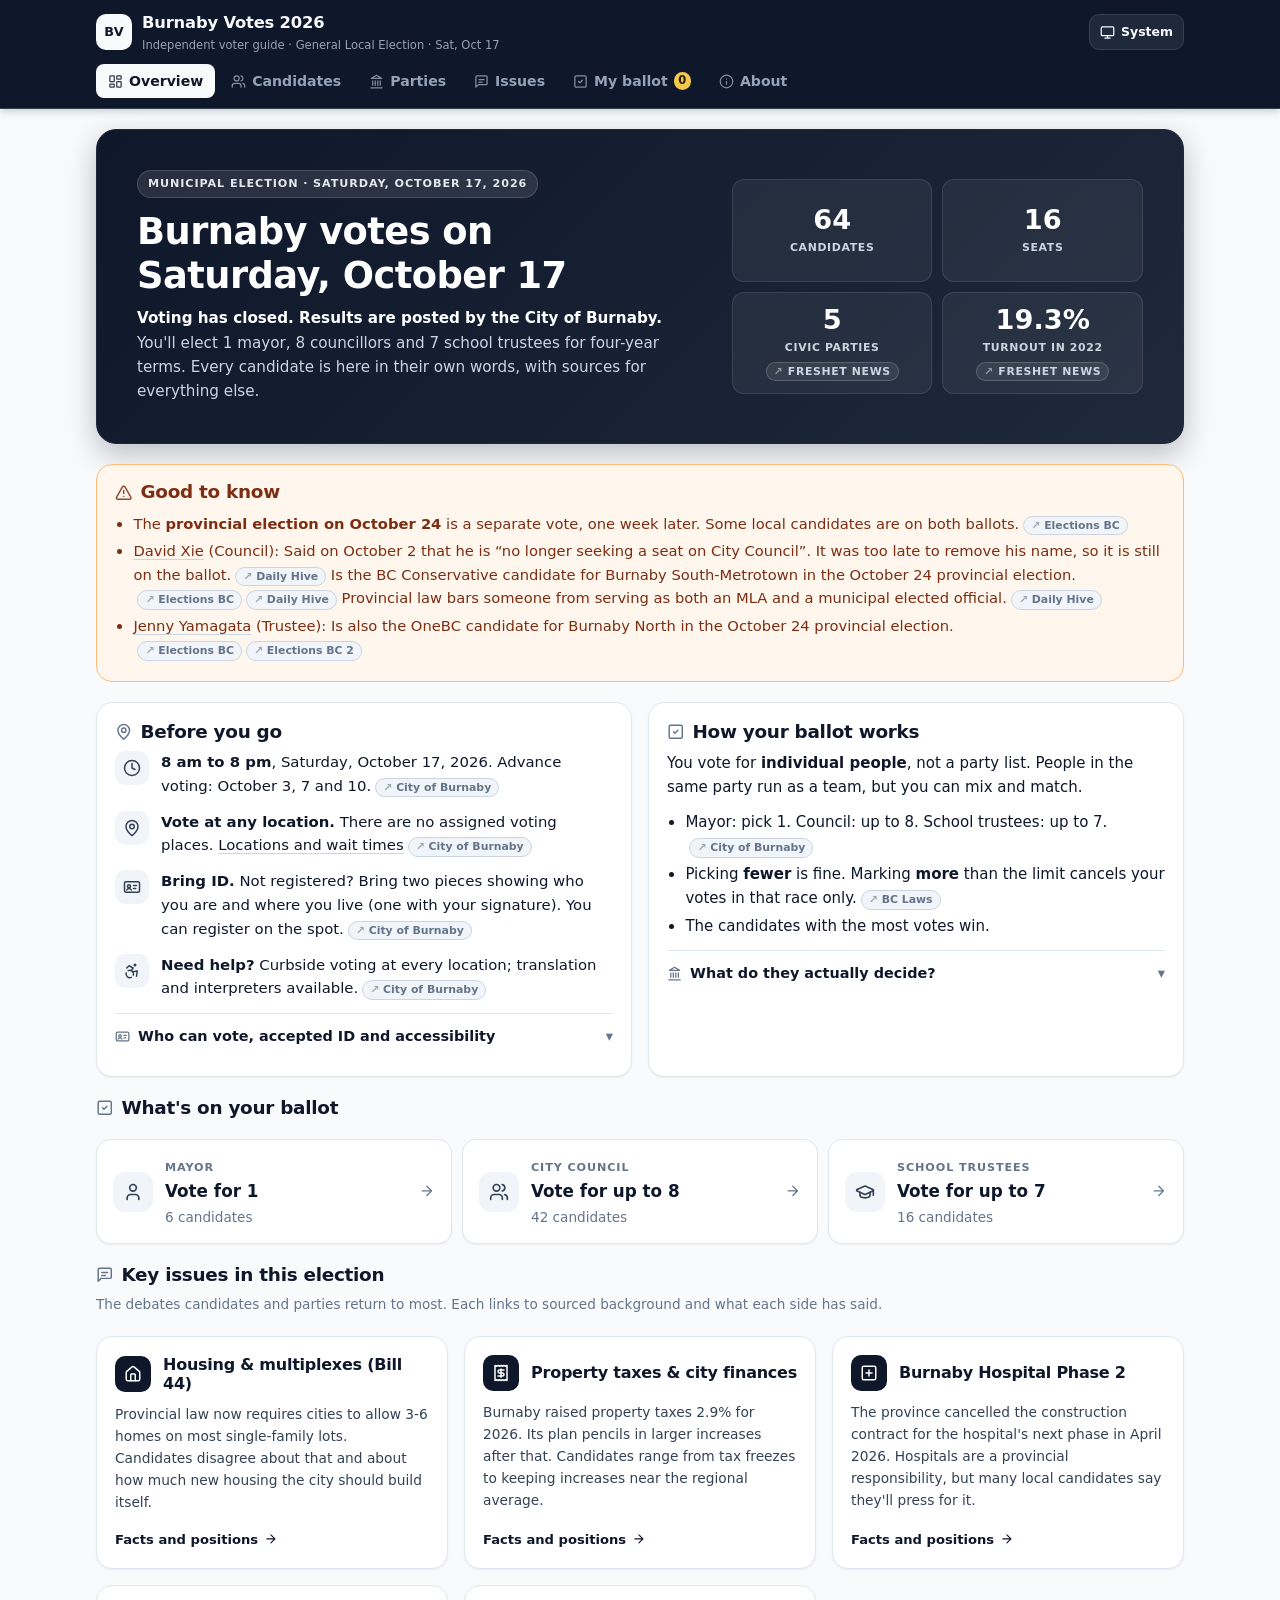
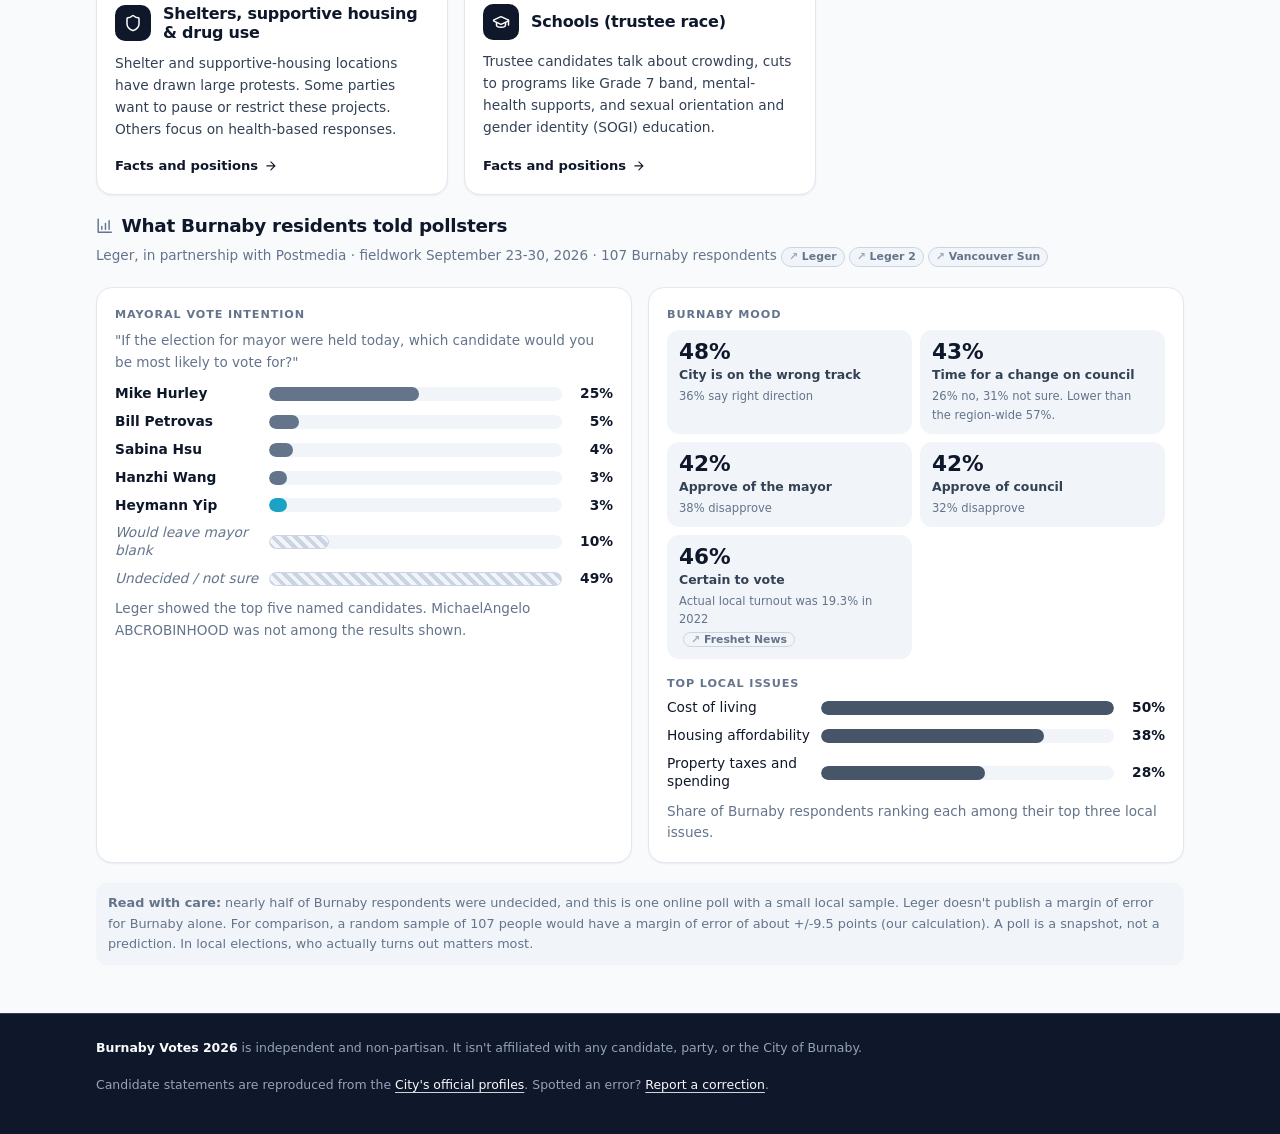
==== index.html @ 23e47e12 "Add neutral line icons throughout Inline SVG sprite (Lucide-style) used for tabs, theme switch, voti" ====
<!doctype html>
<html lang="en">
<head>
  <meta charset="utf-8">
  <meta name="viewport" content="width=device-width, initial-scale=1, viewport-fit=cover">
  <title>Burnaby Votes 2026 - Voter Guide</title>
  <meta name="description" content="A plain-language, sourced guide to all 64 candidates in Burnaby's October 17, 2026 local election: mayor, council and school trustees.">
  <meta name="theme-color" content="#0f172a">
  <link rel="icon" href="data:image/svg+xml,<svg xmlns='http://www.w3.org/2000/svg' viewBox='0 0 100 100'><rect width='100' height='100' rx='22' fill='%230f172a'/><text x='50' y='66' font-family='Arial,sans-serif' font-size='44' font-weight='700' fill='white' text-anchor='middle'>BV</text></svg>">
  <link rel="stylesheet" href="assets/css/style.css">
  <script>
    // Apply a saved theme before first paint to avoid a flash.
    try { var t = localStorage.getItem("bv26-theme"); if (t) document.documentElement.dataset.theme = t; } catch (e) {}
  </script>
</head>
<body>
  <!-- Line icons (Lucide-style, ISC licence). Used via <svg><use href="#i-name"/></svg>. -->
  <svg xmlns="http://www.w3.org/2000/svg" style="display:none">
    <symbol id="i-overview" viewBox="0 0 24 24"><rect x="3" y="3" width="7" height="9" rx="1"/><rect x="14" y="3" width="7" height="5" rx="1"/><rect x="14" y="12" width="7" height="9" rx="1"/><rect x="3" y="16" width="7" height="5" rx="1"/></symbol>
    <symbol id="i-users" viewBox="0 0 24 24"><path d="M16 21v-2a4 4 0 0 0-4-4H6a4 4 0 0 0-4 4v2"/><circle cx="9" cy="7" r="4"/><path d="M22 21v-2a4 4 0 0 0-3-3.87"/><path d="M16 3.13a4 4 0 0 1 0 7.75"/></symbol>
    <symbol id="i-user" viewBox="0 0 24 24"><path d="M19 21v-2a4 4 0 0 0-4-4H9a4 4 0 0 0-4 4v2"/><circle cx="12" cy="7" r="4"/></symbol>
    <symbol id="i-landmark" viewBox="0 0 24 24"><path d="M3 22h18"/><path d="M6 18v-7"/><path d="M10 18v-7"/><path d="M14 18v-7"/><path d="M18 18v-7"/><path d="M12 2 20 7H4z"/></symbol>
    <symbol id="i-message" viewBox="0 0 24 24"><path d="M21 15a2 2 0 0 1-2 2H7l-4 4V5a2 2 0 0 1 2-2h14a2 2 0 0 1 2 2z"/><path d="M8 9h8"/><path d="M8 13h5"/></symbol>
    <symbol id="i-ballot" viewBox="0 0 24 24"><rect x="3" y="3" width="18" height="18" rx="2"/><path d="m9 12 2 2 4-4"/></symbol>
    <symbol id="i-info" viewBox="0 0 24 24"><circle cx="12" cy="12" r="10"/><path d="M12 16v-4"/><path d="M12 8h.01"/></symbol>
    <symbol id="i-sun" viewBox="0 0 24 24"><circle cx="12" cy="12" r="4"/><path d="M12 2v2M12 20v2M4.93 4.93l1.41 1.41M17.66 17.66l1.41 1.41M2 12h2M20 12h2M6.34 17.66l-1.41 1.41M19.07 4.93l-1.41 1.41"/></symbol>
    <symbol id="i-moon" viewBox="0 0 24 24"><path d="M12 3a6 6 0 0 0 9 9 9 9 0 1 1-9-9Z"/></symbol>
    <symbol id="i-monitor" viewBox="0 0 24 24"><rect x="2" y="3" width="20" height="14" rx="2"/><path d="M8 21h8M12 17v4"/></symbol>
    <symbol id="i-clock" viewBox="0 0 24 24"><circle cx="12" cy="12" r="10"/><path d="M12 6v6l4 2"/></symbol>
    <symbol id="i-pin" viewBox="0 0 24 24"><path d="M20 10c0 5-5.54 10.19-7.4 11.8a1 1 0 0 1-1.2 0C9.54 20.19 4 15 4 10a8 8 0 0 1 16 0"/><circle cx="12" cy="10" r="3"/></symbol>
    <symbol id="i-id" viewBox="0 0 24 24"><rect x="2" y="5" width="20" height="14" rx="2"/><circle cx="8" cy="11" r="2"/><path d="M5 16c.6-1.2 1.7-2 3-2s2.4.8 3 2"/><path d="M14 10h4M14 14h3"/></symbol>
    <symbol id="i-access" viewBox="0 0 24 24"><circle cx="16" cy="4" r="1"/><path d="m18 19 1-7-6 1"/><path d="m5 8 3-3 5.5 3-2.36 3.5"/><path d="M4.24 14.5a5 5 0 0 0 6.88 6"/><path d="M13.76 17.5a5 5 0 0 0-6.88-6"/></symbol>
    <symbol id="i-alert" viewBox="0 0 24 24"><path d="m21.73 18-8-14a2 2 0 0 0-3.48 0l-8 14A2 2 0 0 0 4 21h16a2 2 0 0 0 1.73-3"/><path d="M12 9v4M12 17h.01"/></symbol>
    <symbol id="i-chart" viewBox="0 0 24 24"><path d="M3 3v18h18"/><path d="M8 17v-4M13 17V9M18 17V5"/></symbol>
    <symbol id="i-search" viewBox="0 0 24 24"><circle cx="11" cy="11" r="8"/><path d="m21 21-4.3-4.3"/></symbol>
    <symbol id="i-star" viewBox="0 0 24 24"><path d="M12 2 15.09 8.26 22 9.27 17 14.14 18.18 21.02 12 17.77 5.82 21.02 7 14.14 2 9.27 8.91 8.26z"/></symbol>
    <symbol id="i-check" viewBox="0 0 24 24"><path d="M20 6 9 17l-5-5"/></symbol>
    <symbol id="i-x" viewBox="0 0 24 24"><path d="M18 6 6 18M6 6l12 12"/></symbol>
    <symbol id="i-news" viewBox="0 0 24 24"><path d="M4 22h16a2 2 0 0 0 2-2V4a2 2 0 0 0-2-2H8a2 2 0 0 0-2 2v16a2 2 0 0 1-4 0v-9c0-1.1.9-2 2-2h2"/><path d="M18 14h-8M15 18h-5"/><rect x="10" y="6" width="8" height="4"/></symbol>
    <symbol id="i-target" viewBox="0 0 24 24"><circle cx="12" cy="12" r="10"/><circle cx="12" cy="12" r="6"/><circle cx="12" cy="12" r="2"/></symbol>
    <symbol id="i-scale" viewBox="0 0 24 24"><path d="m16 16 3-8 3 8c-.87.65-1.92 1-3 1s-2.13-.35-3-1Z"/><path d="m2 16 3-8 3 8c-.87.65-1.92 1-3 1s-2.13-.35-3-1Z"/><path d="M7 21h10M12 3v18"/><path d="M3 7h2c2 0 5-1 7-2 2 1 5 2 7 2h2"/></symbol>
    <symbol id="i-file" viewBox="0 0 24 24"><path d="M15 2H6a2 2 0 0 0-2 2v16a2 2 0 0 0 2 2h12a2 2 0 0 0 2-2V7Z"/><path d="M14 2v4a2 2 0 0 0 2 2h4"/><path d="M16 13H8M16 17H8M10 9H8"/></symbol>
    <symbol id="i-link" viewBox="0 0 24 24"><path d="M10 13a5 5 0 0 0 7.54.54l3-3a5 5 0 0 0-7.07-7.07l-1.72 1.71"/><path d="M14 11a5 5 0 0 0-7.54-.54l-3 3a5 5 0 0 0 7.07 7.07l1.71-1.71"/></symbol>
    <symbol id="i-globe" viewBox="0 0 24 24"><circle cx="12" cy="12" r="10"/><path d="M12 2a14.5 14.5 0 0 0 0 20 14.5 14.5 0 0 0 0-20M2 12h20"/></symbol>
    <symbol id="i-copy" viewBox="0 0 24 24"><rect x="8" y="8" width="14" height="14" rx="2"/><path d="M4 16c-1.1 0-2-.9-2-2V4c0-1.1.9-2 2-2h10c1.1 0 2 .9 2 2"/></symbol>
    <symbol id="i-print" viewBox="0 0 24 24"><path d="M6 9V2h12v7"/><path d="M6 18H4a2 2 0 0 1-2-2v-5a2 2 0 0 1 2-2h16a2 2 0 0 1 2 2v5a2 2 0 0 1-2 2h-2"/><rect x="6" y="14" width="12" height="8"/></symbol>
    <symbol id="i-trash" viewBox="0 0 24 24"><path d="M3 6h18M19 6v14c0 1-1 2-2 2H7c-1 0-2-1-2-2V6M8 6V4c0-1 1-2 2-2h4c1 0 2 1 2 2v2"/></symbol>
    <symbol id="i-home" viewBox="0 0 24 24"><path d="M15 21v-8a1 1 0 0 0-1-1h-4a1 1 0 0 0-1 1v8"/><path d="M3 10a2 2 0 0 1 .71-1.53l7-6a2 2 0 0 1 2.58 0l7 6A2 2 0 0 1 21 10v9a2 2 0 0 1-2 2H5a2 2 0 0 1-2-2z"/></symbol>
    <symbol id="i-receipt" viewBox="0 0 24 24"><path d="M4 2v20l2-1 2 1 2-1 2 1 2-1 2 1 2-1 2 1V2l-2 1-2-1-2 1-2-1-2 1-2-1-2 1Z"/><path d="M16 8h-6a2 2 0 1 0 0 4h4a2 2 0 1 1 0 4H8M12 17.5v-11"/></symbol>
    <symbol id="i-hospital" viewBox="0 0 24 24"><rect x="3" y="3" width="18" height="18" rx="2"/><path d="M12 8v8M8 12h8"/></symbol>
    <symbol id="i-shield" viewBox="0 0 24 24"><path d="M20 13c0 5-3.5 7.5-7.66 8.95a1 1 0 0 1-.67-.01C7.5 20.5 4 18 4 13V6a1 1 0 0 1 1-1c2 0 4.5-1.2 6.24-2.72a1.17 1.17 0 0 1 1.52 0C14.51 3.81 17 5 19 5a1 1 0 0 1 1 1z"/></symbol>
    <symbol id="i-school" viewBox="0 0 24 24"><path d="M21.42 10.92a1 1 0 0 0-.02-1.84L12.83 5.18a2 2 0 0 0-1.66 0L2.6 9.08a1 1 0 0 0 0 1.83l8.57 3.91a2 2 0 0 0 1.66 0z"/><path d="M22 10v6M6 12.5V16a6 3 0 0 0 12 0v-3.5"/></symbol>
    <symbol id="i-arrow" viewBox="0 0 24 24"><path d="M5 12h14M12 5l7 7-7 7"/></symbol>
  </svg>
  <a class="skip" href="#main">Skip to content</a>

  <header class="top">
    <div class="top-inner">
      <a class="brand" href="#start">
        <span class="brand-mark" aria-hidden="true">BV</span>
        <span>
          <span class="brand-name">Burnaby Votes 2026</span>
          <span class="brand-sub">Independent voter guide · General Local Election · Sat, Oct 17</span>
        </span>
      </a>
      <div class="top-actions">
        <button class="theme-btn" id="theme-btn" type="button" aria-label="Switch colour theme">
          <svg class="i" aria-hidden="true"><use id="theme-icon" href="#i-monitor"/></svg><span class="lbl" id="theme-label">System</span>
        </button>
      </div>
    </div>
    <div class="tabs-wrap">
      <nav class="tabs" aria-label="Sections">
        <a href="#start" data-tab="start"><svg class="i" aria-hidden="true"><use href="#i-overview"/></svg>Overview</a>
        <a href="#candidates" data-tab="candidates"><svg class="i" aria-hidden="true"><use href="#i-users"/></svg>Candidates</a>
        <a href="#parties" data-tab="parties"><svg class="i" aria-hidden="true"><use href="#i-landmark"/></svg>Parties</a>
        <a href="#issues" data-tab="issues"><svg class="i" aria-hidden="true"><use href="#i-message"/></svg>Issues</a>
        <a href="#picks" data-tab="picks"><svg class="i" aria-hidden="true"><use href="#i-ballot"/></svg>My ballot <span class="pill" id="picks-count" hidden>0</span></a>
        <a href="#about" data-tab="about"><svg class="i" aria-hidden="true"><use href="#i-info"/></svg>About</a>
      </nav>
      <button type="button" class="scroll-cue cue-right" tabindex="-1" aria-hidden="true">›</button>
    </div>
  </header>

  <main id="main" tabindex="-1">
    <!-- Each section is filled in by assets/js/app.js -->
    <section id="view-start" data-view="start"></section>
    <section id="view-candidates" data-view="candidates" hidden></section>
    <section id="view-parties" data-view="parties" hidden></section>
    <section id="view-issues" data-view="issues" hidden></section>
    <section id="view-picks" data-view="picks" hidden></section>
    <section id="view-about" data-view="about" hidden></section>
    <noscript>
      <p class="card">This guide needs JavaScript to show candidates. You can read every candidate's official profile on the
        <a href="https://www.burnaby.ca/our-city/mayor-and-council/elections/candidates">City of Burnaby's candidates page</a>.</p>
    </noscript>
  </main>

  <dialog class="profile" id="profile" aria-labelledby="pf-name"></dialog>

  <footer class="foot">
    <div class="foot-inner">
      <p><strong>Burnaby Votes 2026</strong> is independent and non-partisan. It isn't affiliated with any candidate, party, or the City of Burnaby.</p>
      <p>Candidate statements are reproduced from the <a href="https://www.burnaby.ca/our-city/mayor-and-council/elections/candidates">City's official profiles</a>. Spotted an error? <a href="#about">Report a correction</a>.</p>
    </div>
  </footer>

  <div class="toast" id="toast" role="status" aria-live="polite" hidden></div>

  <script src="data/profiles.js"></script>
  <script src="data/guide.js"></script>
  <script src="data/opinions.js"></script>
  <script src="data/polls.js"></script>
  <script src="assets/js/app.js"></script>
</body>
</html>
---- assets/css/style.css ----
/* Burnaby Votes 2026
   Layout follows the original prototype (header bar, hero tiles, badge cards,
   profile popup) on a neutral slate palette. Party colours (each party's own
   branding, set from data/guide.js) appear only as accents. Mobile-first. */

:root {
  --bg: #f8fafc;
  --surface: #ffffff;
  --surface-2: #f1f5f9;
  --surface-3: #e2e8f0;
  --line: #e2e8f0;
  --line-strong: #cbd5e1;
  --text: #0f172a;
  --text-2: #334155;
  --muted: #64748b;
  --link: #0f172a;
  --bar: #0f172a;
  --bar-text: #f8fafc;
  --bar-muted: #94a3b8;
  --bar-raised: #1e293b;
  --bar-line: #334155;
  --btn: #0f172a;
  --btn-text: #ffffff;
  --chart: #475569;
  --chart-soft: #cbd5e1;
  --pick: #f2c94c;
  --pick-soft: #fdf3d3;
  --pick-text: #5a4300;
  --warn-soft: #fff7ed;
  --warn-line: #fdba74;
  --warn-text: #7c2d12;
  /* Opinion boxes stay neutral grey: colour is reserved for party links. */
  --opinion-soft: var(--surface-2);
  --opinion-line: var(--line-strong);
  --opinion-text: var(--text-2);
  --radius: 16px;
  --radius-sm: 10px;
  --gutter: 16px;
  --tap: 44px;
  --shadow: 0 1px 2px rgba(15, 23, 42, .06);
  --shadow-lg: 0 20px 50px rgba(15, 23, 42, .25);
  --font: ui-sans-serif, system-ui, -apple-system, "Segoe UI", Roboto, "Helvetica Neue", Arial, sans-serif;
  color-scheme: light;
}

@media (prefers-color-scheme: dark) {
  :root:not([data-theme="light"]) {
    --bg: #020617;
    --surface: #0f172a;
    --surface-2: #1e293b;
    --surface-3: #334155;
    --line: #1e293b;
    --line-strong: #334155;
    --text: #f1f5f9;
    --text-2: #cbd5e1;
    --muted: #94a3b8;
    --link: #f1f5f9;
    --bar: #020617;
    --bar-raised: #0f172a;
    --bar-line: #1e293b;
    --btn: #f1f5f9;
    --btn-text: #0f172a;
    --chart: #94a3b8;
    --chart-soft: #334155;
    --pick: #e0b43a;
    --pick-soft: #3a3220;
    --pick-text: #f4dc94;
    --warn-soft: #2a1a10;
    --warn-line: #9a4a14;
    --warn-text: #fdba74;
    --opinion-soft: var(--surface-2);
    --opinion-line: var(--line-strong);
    --opinion-text: var(--text-2);
    --shadow: none;
    color-scheme: dark;
  }
}
:root[data-theme="dark"] {
  --bg: #020617;
  --surface: #0f172a;
  --surface-2: #1e293b;
  --surface-3: #334155;
  --line: #1e293b;
  --line-strong: #334155;
  --text: #f1f5f9;
  --text-2: #cbd5e1;
  --muted: #94a3b8;
  --link: #f1f5f9;
  --bar: #020617;
  --bar-raised: #0f172a;
  --bar-line: #1e293b;
  --btn: #f1f5f9;
  --btn-text: #0f172a;
  --chart: #94a3b8;
  --chart-soft: #334155;
  --pick: #e0b43a;
  --pick-soft: #3a3220;
  --pick-text: #f4dc94;
  --warn-soft: #2a1a10;
  --warn-line: #9a4a14;
  --warn-text: #fdba74;
  --opinion-soft: var(--surface-2);
  --opinion-line: var(--line-strong);
  --opinion-text: var(--text-2);
  --shadow: none;
  color-scheme: dark;
}

/* ---------- Base ---------- */
* { box-sizing: border-box; }
html { -webkit-text-size-adjust: 100%; scroll-padding-top: 130px; }
body {
  margin: 0; min-height: 100vh; display: flex; flex-direction: column;
  background: var(--bg); color: var(--text);
  font: 15px/1.6 var(--font);
  -webkit-font-smoothing: antialiased;
  overflow-wrap: anywhere;
}
a { color: var(--link); text-decoration: underline; text-decoration-color: var(--line-strong); text-underline-offset: 3px; }
a:hover { text-decoration-color: currentColor; }
h1, h2, h3, h4 { line-height: 1.2; margin: 0 0 .5rem; letter-spacing: -.015em; }
h1 { font-size: 1.6rem; font-weight: 850; }
h2 { font-size: 1.15rem; font-weight: 800; }
h3 { font-size: 1rem; font-weight: 800; }
p { margin: 0 0 .7rem; }
ul { margin: 0 0 .7rem; padding-left: 1.15rem; }
li { margin: .25rem 0; }
button, input, select { font: inherit; color: inherit; }
:focus-visible { outline: 3px solid var(--text); outline-offset: 2px; border-radius: 6px; }
.visually-hidden { position: absolute; width: 1px; height: 1px; margin: -1px; overflow: hidden; clip: rect(0 0 0 0); white-space: nowrap; }
.skip { position: absolute; left: -999px; top: 0; background: var(--surface); padding: .5rem 1rem; z-index: 99; }
.skip:focus { left: var(--gutter); }
.muted { color: var(--muted); }
.small { font-size: .85rem; }
.label {
  font-size: .7rem; font-weight: 800; text-transform: uppercase; letter-spacing: .08em; color: var(--muted);
  margin: 0 0 .4rem;
}

/* ---------- Header bar ---------- */
.top { position: sticky; top: 0; z-index: 40; background: var(--bar); color: var(--bar-text); border-bottom: 1px solid var(--bar-line); box-shadow: 0 2px 8px rgba(2, 6, 23, .2); }
.top-inner { max-width: 1120px; margin: 0 auto; padding: 0 var(--gutter); height: 60px; display: flex; align-items: center; justify-content: space-between; gap: 12px; }
.brand { display: flex; align-items: center; gap: 10px; color: inherit; text-decoration: none; min-width: 0; }
.brand-mark { width: 36px; height: 36px; border-radius: 10px; background: var(--bar-text); color: var(--bar); display: grid; place-items: center; font-size: .8rem; font-weight: 900; letter-spacing: .02em; flex: 0 0 auto; }
.brand-name { display: block; font-weight: 800; font-size: 1.02rem; letter-spacing: -.01em; }
.brand-sub { display: none; font-size: .72rem; color: var(--bar-muted); }
.top-actions { display: flex; align-items: center; gap: 8px; }
.theme-btn {
  height: 36px; padding: 0 10px; border-radius: 10px; cursor: pointer;
  background: var(--bar-raised); color: var(--bar-text); border: 1px solid var(--bar-line);
  display: inline-flex; align-items: center; gap: 6px; font-size: .78rem; font-weight: 700;
}
.tabs { max-width: 1120px; margin: 0 auto; display: flex; gap: 4px; overflow-x: auto; scrollbar-width: none; padding: 0 var(--gutter) 10px; }
.tabs::-webkit-scrollbar { display: none; }
.tabs a {
  flex: 0 0 auto; display: inline-flex; align-items: center; gap: 6px; min-height: 34px; padding: 0 12px;
  border-radius: 8px; color: var(--bar-muted); text-decoration: none; font-size: .88rem; font-weight: 600;
}
.tabs a:hover { color: var(--bar-text); background: var(--bar-raised); }
.tabs a[aria-current="page"] { background: var(--bar-text); color: var(--bar); }
.pill { display: inline-block; min-width: 1.35em; padding: 0 .4em; border-radius: 999px; background: var(--pick); color: #2b2100; font-size: .72rem; font-weight: 800; text-align: center; line-height: 1.5; }

@media (min-width: 900px) {
  .top-inner { height: 64px; }
  .brand-sub { display: block; }
  .top { display: block; }
  .top-wrap { max-width: 1120px; margin: 0 auto; display: flex; align-items: center; }
  .tabs { padding-bottom: 10px; }
}

/* ---------- Layout ---------- */
main { flex: 1; width: 100%; max-width: 1120px; margin: 0 auto; padding: 20px var(--gutter) 48px; outline: none; }
section[data-view] > * + * { margin-top: 20px; }
.card { background: var(--surface); border: 1px solid var(--line); border-radius: var(--radius); padding: 18px; box-shadow: var(--shadow); }
.card > :last-child { margin-bottom: 0; }
.intro h1 { margin-bottom: .35rem; }
.intro p { color: var(--text-2); font-size: .93rem; }
.intro p:last-child { margin-bottom: 0; }
/* Wide screens: title on the left, intro text beside it, so the card is filled
   without overly long lines. */
@media (min-width: 900px) {
  .intro { display: grid; grid-template-columns: minmax(0, 14rem) minmax(0, 1fr); gap: 32px; align-items: center; padding: 24px 28px; }
  .intro h1 { margin: 0; }
}
.grid-2, .grid-3 { display: grid; gap: 16px; grid-template-columns: minmax(0, 1fr); }
@media (min-width: 760px) { .grid-2, .grid-3 { grid-template-columns: repeat(2, minmax(0, 1fr)); } }
@media (min-width: 1040px) { .grid-3 { grid-template-columns: repeat(3, minmax(0, 1fr)); } }

/* ---------- Hero ---------- */
.hero {
  background: linear-gradient(135deg, #0f172a, #1e293b);
  color: #f8fafc; border-radius: 20px; padding: 22px 20px; border: 1px solid #1e293b;
  box-shadow: 0 10px 30px rgba(2, 6, 23, .25);
}
.hero .eyebrow {
  display: inline-block; font-size: .7rem; font-weight: 800; text-transform: uppercase; letter-spacing: .08em;
  padding: 4px 10px; border-radius: 999px; background: rgba(248, 250, 252, .1); border: 1px solid rgba(248, 250, 252, .15); color: #e2e8f0; margin-bottom: 12px;
}
.hero h1 { font-size: 1.75rem; font-weight: 900; color: #fff; }
.hero p { color: #cbd5e1; font-size: .95rem; max-width: 62ch; }
.hero .countdown { color: #fff; font-weight: 800; }
.stats { display: grid; grid-template-columns: 1fr 1fr; gap: 10px; margin-top: 18px; padding-top: 18px; border-top: 1px solid rgba(248, 250, 252, .12); }
.stat { background: rgba(248, 250, 252, .06); border: 1px solid rgba(248, 250, 252, .1); border-radius: 12px; padding: 12px; display: flex; flex-direction: column; align-items: center; justify-content: center; text-align: center; }
.stat span.src { display: flex; justify-content: center; margin: 6px 0 0; }
.stat b { display: block; font-size: 1.7rem; font-weight: 900; line-height: 1.1; color: #fff; }
.stat span { display: block; font-size: .68rem; font-weight: 700; text-transform: uppercase; letter-spacing: .06em; color: #cbd5e1; margin-top: 4px; }
.stat .src a { background: rgba(248, 250, 252, .08); border-color: rgba(248, 250, 252, .18); color: #cbd5e1; }
.hero-text p:last-child { margin-bottom: 0; }
@media (min-width: 760px) { .hero { padding: 32px; } .hero h1 { font-size: 2.3rem; } .hero p { max-width: none; } .stats { grid-template-columns: repeat(4, 1fr); } }
/* Wide screens: text on the left, stats as a 2x2 block on the right. */
@media (min-width: 980px) {
  .hero { display: grid; grid-template-columns: minmax(0, 1.35fr) minmax(0, 1fr); gap: 40px; align-items: center; padding: 40px; }
  .hero p { max-width: none; }
  .stats { grid-template-columns: 1fr 1fr; grid-auto-rows: 1fr; margin-top: 0; padding-top: 0; border-top: 0; }
}

/* ---------- Facts list ---------- */
.facts { list-style: none; padding: 0; margin: 0; display: grid; gap: 12px; }
.facts li { margin: 0; font-size: .93rem; display: flex; gap: 12px; align-items: flex-start; }
.facts li > .i { flex: 0 0 34px; width: 34px; height: 34px; padding: 8px; border-radius: 10px; background: var(--surface-2); color: var(--text-2); }

/* ---------- Ballot tiles ---------- */
.tiles { display: grid; gap: 10px; grid-template-columns: 1fr; }
@media (min-width: 640px) { .tiles { grid-template-columns: repeat(3, 1fr); } }
.tile { display: flex; align-items: center; justify-content: space-between; gap: 12px; padding: 14px 16px; border-radius: 14px; background: var(--surface); border: 1px solid var(--line); text-decoration: none; color: inherit; box-shadow: var(--shadow); }
.tile:hover { border-color: var(--line-strong); }
.tile strong { display: block; font-size: 1.05rem; font-weight: 850; }
.tile .arrow { color: var(--muted); font-weight: 700; }

/* ---------- Notices ---------- */
.notice { background: var(--warn-soft); border: 1px solid var(--warn-line); color: var(--warn-text); border-radius: var(--radius); padding: 16px 18px; }
.notice h2 { color: inherit; }
.notice ul { margin: 0; }
.notice li { font-size: .92rem; }
.notice a { color: inherit; }

/* ---------- Badges & tags ---------- */
.badge {
  display: inline-flex; align-items: center; gap: 4px; padding: 2px 10px; border-radius: 999px;
  font-size: .72rem; font-weight: 700; line-height: 1.6; white-space: nowrap;
  background: var(--surface-2); color: var(--text-2); border: 1px solid var(--line);
}
a.badge-link { text-decoration: none; cursor: pointer; }
a.badge-link::after { content: " ›"; opacity: .55; }
a.badge-link:hover { border-color: var(--text); color: var(--text); }
.badge.solid { background: var(--btn); color: var(--btn-text); border-color: var(--btn); }
.badge.warn { background: var(--warn-soft); color: var(--warn-text); border-color: var(--warn-line); }
.badge.opinion { background: var(--opinion-soft); color: var(--opinion-text); border-color: var(--opinion-line); }
.tag { display: inline-block; padding: 1px 8px; border-radius: 6px; font-size: .68rem; font-weight: 700; background: var(--surface-2); color: var(--muted); line-height: 1.7; }
.tag.strong { background: var(--surface-3); color: var(--text); }
.tag.warn { background: var(--warn-soft); color: var(--warn-text); }
/* Signature tags: the candidate's own headline promise or background. */
.tag.sig { background: var(--surface); color: var(--text); border: 1px solid var(--line-strong); font-weight: 700; }
.pf-tags { margin: 10px 0 0; }

/* ---------- Sources ---------- */
.src { display: inline-flex; flex-wrap: wrap; gap: 4px; margin-left: 4px; vertical-align: baseline; }
.src a {
  font-size: .68rem; font-weight: 700; text-decoration: none; white-space: nowrap; line-height: 1.6;
  padding: 0 7px; border-radius: 999px; border: 1px solid var(--line-strong); background: var(--surface-2); color: var(--muted);
}
.src a::before { content: "↗ "; opacity: .6; }
.src a:hover { color: var(--text); border-color: var(--text); }

/* ---------- Read-more ---------- */
details.more { border-top: 1px solid var(--line); margin-top: 12px; }
details.more > summary {
  cursor: pointer; list-style: none; min-height: var(--tap); display: flex; align-items: center; gap: 8px;
  font-weight: 700; font-size: .9rem; color: var(--text);
}
details.more > summary::-webkit-details-marker { display: none; }
details.more > summary::after { content: "▾"; margin-left: auto; color: var(--muted); transition: transform .15s; }
details.more[open] > summary::after { transform: rotate(180deg); }
details.more > .more-body { padding: 2px 0 8px; font-size: .92rem; }

/* ---------- Poll ---------- */
.bars { display: grid; gap: 10px; margin: 6px 0 10px; }
.bar-row { display: grid; grid-template-columns: minmax(0, 10.5em) 1fr 3em; align-items: center; gap: 10px; font-size: .86rem; line-height: 1.3; }
.bar-row .nm { overflow-wrap: break-word; }

/* Overview: key issue previews */
.issue-preview { display: flex; flex-direction: column; text-decoration: none; color: inherit; transition: border-color .15s, box-shadow .15s; }
.issue-preview:hover { border-color: var(--line-strong); box-shadow: 0 4px 14px rgba(15, 23, 42, .08); }
.issue-preview h3 { margin: 0; font-size: 1rem; }
.issue-preview .sum { font-size: .86rem; color: var(--text-2); flex: 1; }
.issue-preview .more-link { font-size: .82rem; font-weight: 700; margin-top: 4px; }
.bar-row a.nm { text-decoration: none; color: var(--text); font-weight: 600; }
.bar-track { height: 14px; border-radius: 999px; background: var(--surface-2); overflow: hidden; }
.bar-fill { height: 100%; border-radius: 999px; background: var(--chart); }
.bar-row.other .bar-fill { background: repeating-linear-gradient(45deg, var(--chart-soft), var(--chart-soft) 4px, transparent 4px, transparent 8px); border: 1px solid var(--chart-soft); }
.bar-row.other .nm { color: var(--muted); font-style: italic; }
.bar-row .pct { text-align: right; font-weight: 800; font-variant-numeric: tabular-nums; }
.caveat { font-size: .8rem; color: var(--muted); background: var(--surface-2); border-radius: var(--radius-sm); padding: 10px 12px; margin-top: 12px; }
.snap { display: grid; grid-template-columns: 1fr 1fr; gap: 8px; }
.snap div { background: var(--surface-2); border-radius: 12px; padding: 10px 12px; }
.snap b { display: block; font-size: 1.35rem; font-weight: 900; line-height: 1.15; }
.snap span { display: block; font-size: .78rem; font-weight: 700; color: var(--text-2); }
.snap small { display: block; font-size: .72rem; color: var(--muted); margin-top: 2px; }

/* ---------- Candidate filters ---------- */
.filters-card { display: grid; gap: 12px; }
.seg { display: grid; grid-template-columns: repeat(3, 1fr); gap: 4px; background: var(--surface-2); border-radius: 12px; padding: 4px; }
.seg button { min-height: var(--tap); border: 0; border-radius: 9px; background: transparent; cursor: pointer; font-weight: 700; font-size: .86rem; line-height: 1.15; padding: 4px; color: var(--text-2); }
.seg button span { display: block; font-size: .7rem; font-weight: 600; color: var(--muted); }
.seg button[aria-pressed="true"] { background: var(--btn); color: var(--btn-text); }
.seg button[aria-pressed="true"] span { color: inherit; opacity: .75; }
.filter-row { display: grid; gap: 8px; grid-template-columns: 1fr; }
@media (min-width: 640px) { .filter-row { grid-template-columns: 1.5fr 1fr; } }
.input { position: relative; }
.filter-row input, .filter-row select {
  width: 100%; min-height: var(--tap); padding: 0 12px; border: 1px solid var(--line-strong); border-radius: 12px;
  background: var(--surface-2); font-size: .9rem;
}
.race-bar { display: flex; justify-content: space-between; align-items: center; gap: 8px; flex-wrap: wrap; font-size: .88rem; }
.count { font-size: .75rem; font-weight: 700; padding: 3px 10px; border-radius: 8px; background: var(--surface-2); border: 1px solid var(--line); color: var(--text-2); }
.count.full { background: var(--pick-soft); color: var(--pick-text); border-color: var(--pick); }

/* ---------- Candidate cards (grid) ---------- */
.cards { display: grid; gap: 14px; grid-template-columns: 1fr; }
@media (min-width: 680px) { .cards { grid-template-columns: 1fr 1fr; } }
@media (min-width: 1040px) { .cards { grid-template-columns: 1fr 1fr 1fr; } }
.cc { display: flex; flex-direction: column; justify-content: space-between; background: var(--surface); border: 1px solid var(--line); border-radius: var(--radius); padding: 16px; box-shadow: var(--shadow); transition: border-color .15s, box-shadow .15s; }
.cc:hover { border-color: var(--line-strong); box-shadow: 0 4px 14px rgba(15, 23, 42, .08); }
.cc.is-picked { border-color: var(--pick); box-shadow: inset 0 3px 0 var(--pick); }
.cc-top { display: flex; flex-wrap: wrap; justify-content: space-between; gap: 6px; margin-bottom: 8px; }
.cc-name { font-size: 1.12rem; font-weight: 900; letter-spacing: -.015em; margin: 0 0 6px; }
.cc-tags { display: flex; flex-wrap: wrap; gap: 4px; margin-bottom: 8px; }
.cc-focus-wrap { margin: 0 0 12px; }
.cc-focus-label { font-size: .68rem; font-weight: 800; text-transform: uppercase; letter-spacing: .08em; color: var(--muted); margin: 0 0 4px; }
.cc-focus { font-size: .82rem; color: var(--text-2); line-height: 1.45; margin: 0; padding-left: 1rem; }
.cc-focus li { margin: .15rem 0; }
/* Long lists only: about nine lines, fading out above the toggle. */
.cc-focus.clamped { max-height: 13.2em; overflow: hidden; -webkit-mask-image: linear-gradient(180deg, #000 70%, transparent); mask-image: linear-gradient(180deg, #000 70%, transparent); }
.focus-toggle { margin-top: 4px; padding: 4px 0; border: 0; background: none; cursor: pointer; font-size: .78rem; font-weight: 700; color: var(--text); text-decoration: underline; text-decoration-color: var(--line-strong); text-underline-offset: 3px; }
.cc-foot { display: flex; justify-content: space-between; align-items: center; gap: 8px; padding-top: 12px; border-top: 1px solid var(--line); }
.cc-debate { font-size: .72rem; color: var(--muted); }

.btn {
  min-height: 40px; padding: 0 16px; border-radius: 10px; cursor: pointer; font-weight: 750; font-size: .85rem;
  border: 1px solid var(--btn); background: var(--btn); color: var(--btn-text);
  display: inline-flex; align-items: center; justify-content: center; gap: 6px; text-decoration: none; white-space: nowrap;
}
.btn.ghost { background: var(--surface-2); color: var(--text); border-color: var(--line); }
.btn.sm { min-height: 36px; padding: 0 12px; font-size: .8rem; }
.pick-btn[aria-pressed="true"] { background: var(--pick); border-color: var(--pick); color: #2b2100; }
.empty { text-align: center; color: var(--muted); padding: 40px 16px; }

/* ---------- Profile popup ---------- */
dialog.profile {
  width: min(680px, 100%); max-width: 100%; max-height: 100%; margin: auto 0 0; padding: 0; border: 0;
  border-radius: 20px 20px 0 0; background: var(--surface); color: var(--text); box-shadow: var(--shadow-lg); overflow: hidden;
}
dialog.profile::backdrop { background: rgba(2, 6, 23, .6); backdrop-filter: blur(3px); -webkit-backdrop-filter: blur(3px); }
@media (min-width: 720px) { dialog.profile { margin: auto; border-radius: 20px; max-height: 90vh; border: 1px solid var(--line); } }
.pf { display: flex; flex-direction: column; max-height: 92vh; }
@media (min-width: 720px) { .pf { max-height: 90vh; } }
.pf-head { padding: 18px 18px 14px; border-bottom: 1px solid var(--line); display: flex; justify-content: space-between; gap: 12px; align-items: flex-start; }
.pf-head .badges { display: flex; flex-wrap: wrap; gap: 6px; margin-bottom: 8px; }
.pf-name { font-size: 1.3rem; font-weight: 900; letter-spacing: -.02em; margin: 0; }
.pf-aff { font-size: .8rem; color: var(--muted); margin-top: 2px; }
.x-btn { flex: 0 0 auto; width: 36px; height: 36px; border-radius: 50%; border: 0; background: var(--surface-2); color: var(--muted); font-size: 1.05rem; font-weight: 800; cursor: pointer; }
.pf-body { flex: 1 1 auto; min-height: 0; padding: 2px 18px 16px; line-height: 1.55; overflow-y: auto; overscroll-behavior: contain; -webkit-overflow-scrolling: touch; }
.pf-sec { padding-top: 14px; }
.pf-sec > .label { display: flex; align-items: center; gap: 6px; }
.pf-focus { font-size: .86rem; font-weight: 500; margin-bottom: 0; }
.pf-focus li { margin: .2rem 0; }
.pf-box { background: var(--surface-2); border: 1px solid var(--line); border-radius: 12px; padding: 10px 12px; font-size: .8rem; }
.pf-box ul { list-style: none; padding: 0; margin: 0; }
.pf-box li { margin: 0 0 6px; }
.pf-box li:last-child { margin: 0; }
.pf-box.juris { background: var(--surface); border-style: dashed; border-color: var(--line-strong); }
.juris-intro { font-size: .74rem; color: var(--muted); margin: 0 0 8px; }
.pf-foot { padding: 12px 18px calc(12px + env(safe-area-inset-bottom)); border-top: 1px solid var(--line); background: var(--surface-2); display: flex; justify-content: space-between; align-items: center; gap: 10px; }
.pf-foot .meta { font-size: .72rem; color: var(--muted); }
.pf-foot .btns { display: flex; gap: 8px; }
.profile details.more > summary { font-size: .84rem; min-height: 40px; }
.profile details.more > .more-body { font-size: .82rem; }
.profile .cc-tags .tag { font-size: .66rem; }
.statement p { font-size: .84rem; color: var(--text-2); }
.linkrow { display: flex; flex-wrap: wrap; gap: 6px 14px; font-size: .8rem; margin: 4px 0; padding: 0; list-style: none; }

/* ---------- Opinion (for / against) ---------- */
.opinion-box { border: 1px dashed var(--opinion-line); background: var(--opinion-soft); border-radius: 12px; padding: 12px 14px; }
.opinion-box .disclaim { font-size: .7rem; color: var(--opinion-text); margin: 0 0 8px; }
.ops { list-style: none; padding: 0; margin: 0; display: grid; gap: 10px; }
.op { display: grid; grid-template-columns: 5.6rem 1fr; gap: 10px; margin: 0; font-size: .82rem; }
.op-tag { align-self: start; text-align: center; font-size: .6rem; font-weight: 800; text-transform: uppercase; letter-spacing: .06em; padding: 2px 0; border-radius: 6px; border: 1px solid var(--opinion-line); color: var(--opinion-text); background: var(--surface); }
.op .say { color: var(--text); }
.voice { display: flex; flex-wrap: wrap; align-items: center; gap: 4px; margin-top: 3px; font-size: .7rem; color: var(--muted); }
.voice b { color: var(--text-2); font-weight: 700; }
.op-group + .op-group { margin-top: 12px; padding-top: 12px; border-top: 1px dashed var(--opinion-line); }
.op-group > .label { color: var(--opinion-text); }
.none-found { font-size: .78rem; color: var(--muted); }

/* ---------- Parties ---------- */
.party { display: flex; flex-direction: column; }
.party h2 { font-size: 1.25rem; font-weight: 900; margin: 8px 0 4px; }
.kv { font-size: .84rem; line-height: 1.5; border-top: 1px solid var(--line); padding-top: 10px; margin: 10px 0; display: grid; grid-template-columns: 6.5rem minmax(0, 1fr); gap: 8px 12px; align-items: start; }
.kv div { display: contents; }
.kv dt { color: var(--muted); }
.kv dd { margin: 0; font-weight: 700; }

/* Political lean: each label on its own line, followed by its source tags. */
.lean-tags { display: flex; flex-direction: column; gap: 4px; }
.lean-item { display: flex; flex-wrap: wrap; align-items: center; gap: 4px 0; }
.lean-label { font-weight: 700; color: var(--text); }
.voice-lean { margin-top: 2px; align-items: flex-start; gap: 6px; flex-wrap: nowrap; }
.voice-lean > span:first-child { line-height: 1.6; flex: 0 0 auto; }
.voice-lean .lean-tags { flex: 1 1 auto; min-width: 0; }
.voice .lean-tags { flex-direction: row; flex-wrap: wrap; gap: 2px 10px; }
.voice .lean-label { color: var(--text-2); }
.says { font-size: .88rem; }
.says li { margin: .35rem 0; }

/* ---------- Issues ---------- */
.issue-num { width: 36px; height: 36px; border-radius: 10px; flex: 0 0 auto; display: grid; place-items: center; font-weight: 900; background: var(--btn); color: var(--btn-text); }
.issue-head { display: flex; gap: 12px; align-items: center; margin-bottom: 10px; }
.issue-head h2 { margin: 0; }
.issue p.sum { font-size: .92rem; color: var(--text-2); }
.positions { list-style: none; padding: 0; margin: 0; }
.positions li { padding: 10px 0; border-top: 1px solid var(--line); margin: 0; font-size: .88rem; }
.positions li:first-child { border-top: 0; }
.positions .who { font-weight: 800; display: block; font-size: .8rem; }

/* ---------- Picks / ballot ---------- */
.ballot { background: linear-gradient(135deg, #0f172a, #1e293b); color: #f8fafc; border-radius: 20px; padding: 20px; border: 1px solid #1e293b; }
.ballot h2 { color: #fff; }
.ballot .total { font-size: 2rem; font-weight: 900; }
.ballot .muted { color: #94a3b8; }
.ballot-race { background: rgba(248, 250, 252, .06); border: 1px solid rgba(248, 250, 252, .1); border-radius: 14px; padding: 12px 14px; margin-top: 12px; }
.ballot-race .race-bar { color: #e2e8f0; }
.ballot-race .count { background: rgba(248, 250, 252, .1); border-color: rgba(248, 250, 252, .15); color: #e2e8f0; }
.ballot-race .count.full { background: var(--pick); color: #2b2100; border-color: var(--pick); }
.ballot ul { list-style: none; padding: 0; margin: 8px 0 0; }
.ballot li { display: flex; justify-content: space-between; align-items: center; gap: 10px; padding: 8px 0; border-top: 1px solid rgba(248, 250, 252, .1); margin: 0; font-size: .9rem; }
.ballot li a { color: #fff; font-weight: 700; }
.ballot li small { display: block; color: #94a3b8; font-size: .75rem; }
.ballot li button { min-height: 34px; padding: 0 10px; border-radius: 8px; border: 1px solid rgba(248, 250, 252, .2); background: transparent; color: #e2e8f0; cursor: pointer; font-size: .78rem; }
.ballot .none { color: #94a3b8; font-size: .85rem; margin: 6px 0 0; }
.ballot .none a { color: #e2e8f0; }
.btn-row { display: flex; flex-wrap: wrap; gap: 8px; }

/* ---------- About ---------- */
.source-list { list-style: none; padding: 0; margin: 0 0 12px; }
.source-list li { padding: 8px 0; border-top: 1px solid var(--line); margin: 0; font-size: .86rem; }

/* ---------- Footer & toast ---------- */
.foot { background: var(--bar); color: var(--bar-muted); border-top: 1px solid var(--bar-line); font-size: .78rem; }
.foot-inner { max-width: 1120px; margin: 0 auto; padding: 24px var(--gutter) calc(28px + env(safe-area-inset-bottom)); display: grid; gap: 6px; }
.foot strong { color: var(--bar-text); }
.foot a { color: var(--bar-text); }
.toast {
  position: fixed; left: 50%; bottom: calc(20px + env(safe-area-inset-bottom)); transform: translateX(-50%); z-index: 60;
  max-width: calc(100% - 32px); background: var(--btn); color: var(--btn-text); padding: 10px 16px; border-radius: 12px;
  font-size: .88rem; font-weight: 600; box-shadow: var(--shadow-lg);
}

@media print {
  .top, .foot, .toast, .no-print { display: none !important; }
  body { background: #fff; color: #000; }
  .ballot { background: #fff; color: #000; border: 0; padding: 0; }
  .ballot *, .ballot li a, .ballot li small { color: #000 !important; }
  .ballot-race { background: none; border: 1px solid #999; }
}
@media (prefers-reduced-motion: no-preference) { html { scroll-behavior: smooth; } }

/* ---------- Scroll cues: edge fade + arrow while more content is hidden ---------- */
.scroll-cue {
  position: absolute; z-index: 2; width: 30px; height: 30px; padding: 0; border-radius: 50%; cursor: pointer;
  display: grid; place-items: center; font-size: 1.15rem; font-weight: 800; line-height: 1;
  opacity: 0; pointer-events: none; transition: opacity .2s;
}
.more > .scroll-cue { opacity: 1; pointer-events: auto; }

/* Tab bar (scrolls sideways on phones) */
.tabs-wrap { position: relative; max-width: 1120px; margin: 0 auto; }
.tabs-wrap::after {
  content: ""; position: absolute; top: 0; right: 0; bottom: 10px; width: 64px; pointer-events: none;
  background: linear-gradient(90deg, transparent, var(--bar) 70%); opacity: 0; transition: opacity .2s;
}
.tabs-wrap.more::after { opacity: 1; }
.cue-right { right: 8px; top: calc(50% - 5px); transform: translateY(-50%); background: var(--bar-raised); color: var(--bar-text); border: 1px solid var(--bar-line); }

/* Profile popup body (scrolls vertically) */
.cue-anchor { position: relative; height: 0; flex: 0 0 auto; }
.cue-anchor::before {
  content: ""; position: absolute; left: 0; right: 10px; bottom: 0; height: 56px; pointer-events: none;
  background: linear-gradient(180deg, transparent, var(--surface)); opacity: 0; transition: opacity .2s;
}
.cue-anchor.more::before { opacity: 1; }
.cue-down {
  left: 50%; bottom: 8px; transform: translateX(-50%) rotate(90deg);
  background: var(--surface); color: var(--text); border: 1px solid var(--line-strong); box-shadow: 0 2px 8px rgba(15, 23, 42, .15);
}
@media (prefers-reduced-motion: no-preference) {
  .cue-anchor.more .cue-down { animation: cue-bob 1.6s ease-in-out 2; }
}
@keyframes cue-bob { 50% { transform: translate(-50%, 3px) rotate(90deg); } }
@media print { .scroll-cue, .cue-anchor, .tabs-wrap::after { display: none !important; } }

/* ---------- Parties page ---------- */
.party-grid .party { gap: 0; }
.party-top { display: flex; justify-content: space-between; align-items: center; gap: 8px; font-size: .8rem; font-weight: 700; }
.party h2 { font-size: 1.35rem; margin: 10px 0 4px; }
.tagline { font-size: .9rem; font-style: italic; color: var(--text-2); margin: 0 0 12px; }
.party-counts { display: grid; grid-template-columns: repeat(3, 1fr); gap: 8px; margin: 4px 0 8px; }
.party-counts div { background: var(--surface-2); border-radius: 10px; padding: 8px 6px; text-align: center; }
.party-counts b { display: block; font-size: 1.35rem; font-weight: 900; line-height: 1.1; }
.party-counts span { display: block; font-size: .66rem; font-weight: 700; text-transform: uppercase; letter-spacing: .06em; color: var(--muted); margin-top: 2px; }
.party-counts .none b { color: var(--muted); font-weight: 600; }
.party-context { list-style: none; padding: 0; margin: 0 0 14px; font-size: .8rem; color: var(--muted); }
.party-context li { margin: 0 0 4px; padding-left: 10px; border-left: 2px solid var(--line-strong); }
.party .says { font-size: .86rem; }
.party .opinion-box { margin-bottom: 4px; }
.indep-roster { margin-top: 6px; }
.indep-roster p { margin-bottom: .5rem; }

/* Comparison table: real table on wide screens, one card per topic on phones. */
.compare-card h2 { margin-bottom: .3rem; }
.compare-scroll { margin-top: 12px; }
.compare { width: 100%; border-collapse: collapse; font-size: .8rem; line-height: 1.45; }
.compare th, .compare td { text-align: left; vertical-align: top; padding: 10px; border-top: 1px solid var(--line); }
.compare thead th { border-top: 0; font-size: .7rem; text-transform: uppercase; letter-spacing: .06em; color: var(--muted); }
.compare thead a, .compare tbody th a { color: var(--text); font-weight: 800; text-decoration: none; }
.compare tbody th { width: 12%; font-size: .82rem; }
.compare tbody th a:hover, .compare thead a:hover { text-decoration: underline; }
.compare td { width: 17.6%; color: var(--text-2); }
.compare .na { color: var(--muted); font-style: italic; }
.compare tbody tr:nth-child(odd) td, .compare tbody tr:nth-child(odd) th { background: var(--surface-2); }
@media (max-width: 899px) {
  .compare, .compare tbody, .compare tr, .compare td, .compare tbody th { display: block; width: auto; }
  .compare thead { display: none; }
  .compare tbody tr { border: 1px solid var(--line); border-radius: 12px; margin-bottom: 10px; overflow: hidden; }
  .compare tbody tr:nth-child(odd) td, .compare tbody tr:nth-child(odd) th { background: none; }
  .compare tbody th { background: var(--surface-2) !important; border-top: 0; font-size: .9rem; }
  .compare td { display: grid; grid-template-columns: 6.5rem minmax(0, 1fr); gap: 10px; }
  .compare td::before { content: attr(data-label); font-weight: 800; color: var(--text); }
}
.kv dd .muted { font-weight: 500; }

/* ---------- Party colours (vars injected from data: --pc brand, --pc-ink text) ---------- */
.party-dot { display: inline-block; width: .62em; height: .62em; border-radius: 50%; background: var(--pc, var(--muted)); margin-right: .4em; vertical-align: .05em; flex: 0 0 auto; }
.party-text { color: var(--pc-ink) !important; }
.party-badge { background: color-mix(in srgb, var(--pc) 13%, var(--surface)); border-color: color-mix(in srgb, var(--pc) 45%, var(--surface)); color: var(--pc-ink); }
.party-badge:hover { border-color: var(--pc); color: var(--pc-ink); }
.party-badge::before { content: ""; width: .5em; height: .5em; border-radius: 50%; background: var(--pc); margin-right: 2px; }
.cc.party-edge { border-left: 4px solid var(--pc); }
.pf.party-edge { border-top: 5px solid var(--pc); }
.party-top-edge { border-top: 5px solid var(--pc); }
.party-top-edge .party-counts div { background: color-mix(in srgb, var(--pc) 9%, var(--surface-2)); }
.party-top-edge .party-counts b { color: var(--pc-ink); }
.party-top-edge .party-counts .none b { color: var(--muted); }
.bar-row.party-bar .bar-fill { background: var(--pc); }
.compare thead th { border-bottom: 3px solid var(--pc, transparent); }
.compare thead th:first-child { border-bottom-color: var(--line); }
.ballot li .party-dot { background: var(--pc); }
.positions .who.party-text { display: flex; align-items: center; }
@media (max-width: 899px) {
  .compare td { border-left: 4px solid var(--pc); }
  .compare td::before { color: var(--pc-ink); }
}
/* Party-coloured names that link to the party or the candidate. */
.party-link { color: var(--pc-ink); font-weight: 700; text-decoration: underline; text-decoration-color: color-mix(in srgb, var(--pc) 45%, transparent); text-underline-offset: 3px; }
.party-link:hover { text-decoration-color: var(--pc); }
.positions a.who { display: flex; align-items: center; width: fit-content; }

/* ---------- Issues page ---------- */
.issue-jump { display: flex; flex-wrap: wrap; gap: 6px; }
.issue-jump::-webkit-scrollbar { display: none; }
.issue-jump a { flex: 0 0 auto; display: inline-flex; align-items: center; gap: 8px; padding: 6px 12px 6px 6px; border-radius: 999px; background: var(--surface); border: 1px solid var(--line); text-decoration: none; color: var(--text); font-size: .8rem; font-weight: 700; }
.issue-jump a span { width: 22px; height: 22px; border-radius: 50%; display: grid; place-items: center; background: var(--btn); color: var(--btn-text); font-size: .7rem; }
.issue-jump a:hover { border-color: var(--line-strong); }
.issue { scroll-margin-top: 130px; }
.issue-body { display: grid; gap: 18px; grid-template-columns: minmax(0, 1fr); margin-top: 6px; }
@media (min-width: 980px) { .issue-facts ul { columns: 2; column-gap: 32px; } .issue-facts li { break-inside: avoid; margin-top: 0; } }
.issue-facts ul { font-size: .86rem; margin: 0; }
.issue-facts li { margin: .4rem 0; }
.stances { display: grid; gap: 8px; grid-template-columns: repeat(auto-fill, minmax(190px, 1fr)); }
@media (min-width: 980px) { .stances { grid-template-columns: repeat(5, minmax(0, 1fr)); } }
.stance { text-align: left; border: 1px solid var(--line); border-top: 4px solid var(--pc); border-radius: 10px; padding: 9px 11px; background: var(--surface); }
.stance .stance-name { display: flex; align-items: center; font-size: .8rem; width: fit-content; }
.stance p { font-size: .8rem; color: var(--text-2); margin: 4px 0 0; line-height: 1.45; }
.stance .na { color: var(--muted); font-style: italic; }
.stance.empty { background: var(--surface-2); }
.voices { list-style: none; padding: 0; margin: 0; display: grid; gap: 10px; grid-template-columns: repeat(auto-fill, minmax(260px, 1fr)); }
.voices li { margin: 0; padding: 9px 11px; border-radius: 10px; border-left: 3px solid var(--pc); background: var(--surface-2); font-size: .82rem; }
.voices .party-link { display: inline-flex; align-items: center; }
.voice-meta { display: block; font-size: .7rem; color: var(--muted); margin-top: 1px; }
.voices p { margin: 4px 0 0; color: var(--text-2); }
.issue-foot { margin: 12px 0 0; font-size: .82rem; font-weight: 700; }
.issue + .issue { margin-top: 16px; }

/* ---------- Line icons ---------- */
.i { width: 1.05em; height: 1.05em; flex: 0 0 auto; fill: none; stroke: currentColor; stroke-width: 2; stroke-linecap: round; stroke-linejoin: round; vertical-align: -0.16em; }
.tabs a .i { width: 15px; height: 15px; opacity: .85; }
.theme-btn .i { width: 15px; height: 15px; }
h2.h-ico, h1.h-ico { display: flex; align-items: center; gap: 8px; }
h2.h-ico .i { width: .95em; height: .95em; color: var(--muted); }
.notice h2.h-ico .i, .ballot h2.h-ico .i { color: inherit; opacity: .85; }
.label .i { width: 1.15em; height: 1.15em; margin-right: 5px; vertical-align: -0.25em; }
details.more > summary .i { color: var(--muted); }
.btn .i { width: 15px; height: 15px; }
.cc-foot .btn:not(.pick-btn) .i, .tile .arrow .i, .more-link .i { margin-left: 2px; }
.more-link { display: inline-flex; align-items: center; gap: 4px; }
.tile { justify-content: flex-start; }
.tile-ico { flex: 0 0 auto; width: 40px; height: 40px; border-radius: 12px; display: grid; place-items: center; background: var(--surface-2); color: var(--text-2); }
.tile-ico .i { width: 20px; height: 20px; }
.tile-text { flex: 1; }
.tile .arrow { color: var(--muted); }
@media (min-width: 640px) { .tile { flex-direction: row; align-items: center; } }
.issue-num .i { width: 18px; height: 18px; }
.issue-jump a span .i { width: 12px; height: 12px; }
.op-tag { display: inline-flex; align-items: center; justify-content: center; gap: 3px; white-space: nowrap; }
.op-tag .i { width: 10px; height: 10px; stroke-width: 3; }
.input { position: relative; display: block; }
.input > .i { position: absolute; left: 12px; top: 50%; transform: translateY(-50%); color: var(--muted); pointer-events: none; }
.filter-row .input input { padding-left: 36px; }
.site-link { display: inline-flex; align-items: center; gap: 5px; }
.pick-btn .i { width: 13px; height: 13px; }
.pick-btn[aria-pressed="true"] .i { stroke-width: 3; }
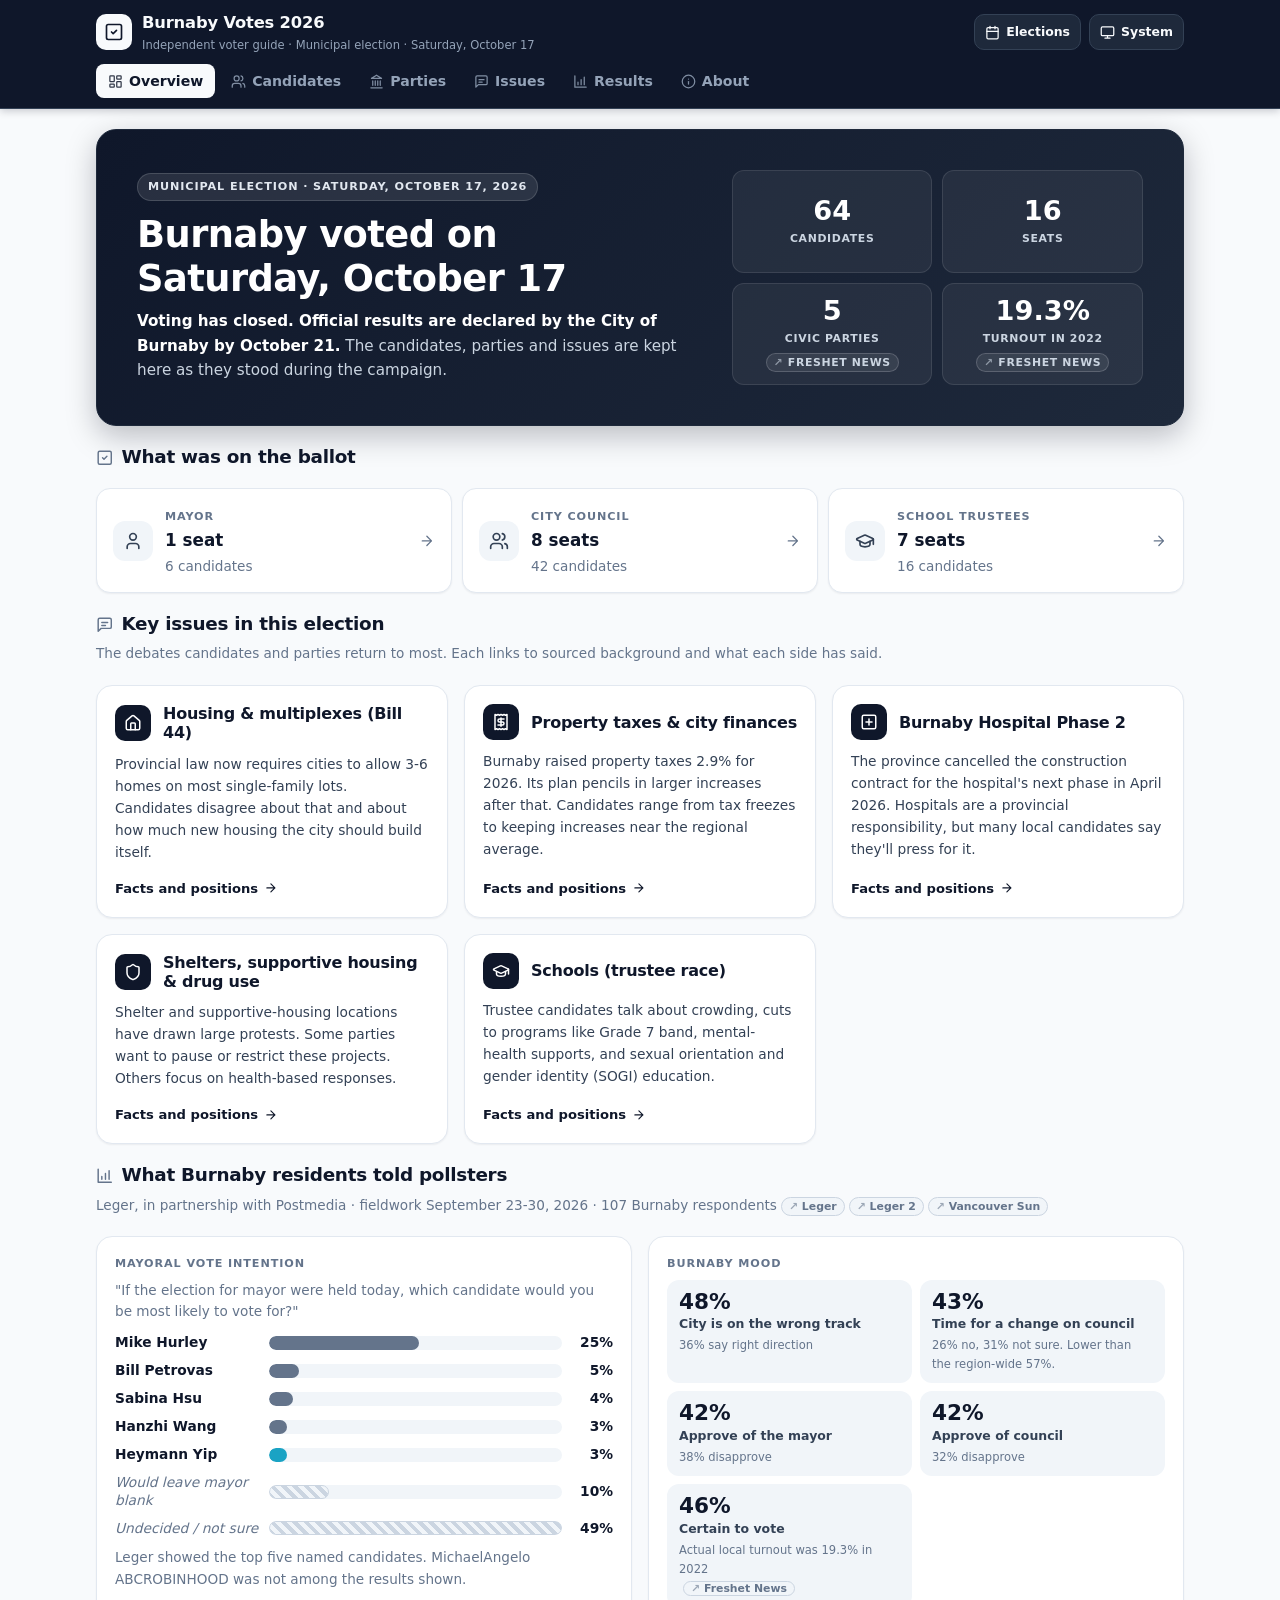
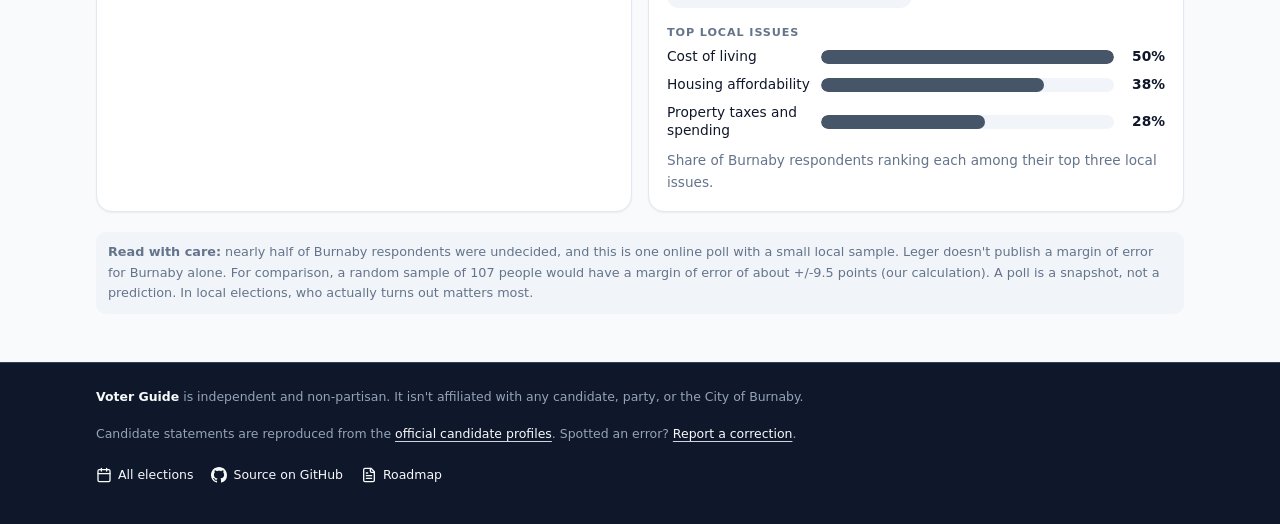
==== commit d7b194a7: "Support multiple elections, results, roadmap and GitHub footer - Move Burnaby data to elections/burn" ====
--- a/index.html
+++ b/index.html
@@ -3,14 +3,14 @@
 <head>
   <meta charset="utf-8">
   <meta name="viewport" content="width=device-width, initial-scale=1, viewport-fit=cover">
-  <title>Burnaby Votes 2026 - Voter Guide</title>
-  <meta name="description" content="A plain-language, sourced guide to all 64 candidates in Burnaby's October 17, 2026 local election: mayor, council and school trustees.">
+  <title>Voter Guide</title>
+  <meta name="description" content="An independent, plain-language, sourced voter guide: every candidate in their own words, party platforms side by side, and results after voting day.">
   <meta name="theme-color" content="#0f172a">
   <link rel="icon" href="data:image/svg+xml,<svg xmlns='http://www.w3.org/2000/svg' viewBox='0 0 100 100'><rect width='100' height='100' rx='22' fill='%230f172a'/><text x='50' y='66' font-family='Arial,sans-serif' font-size='44' font-weight='700' fill='white' text-anchor='middle'>BV</text></svg>">
   <link rel="stylesheet" href="assets/css/style.css">
   <script>
     // Apply a saved theme before first paint to avoid a flash.
-    try { var t = localStorage.getItem("bv26-theme"); if (t) document.documentElement.dataset.theme = t; } catch (e) {}
+    try { var t = localStorage.getItem("vg-theme") || localStorage.getItem("bv26-theme"); if (t) document.documentElement.dataset.theme = t; } catch (e) {}
   </script>
 </head>
 <body>
@@ -50,6 +50,8 @@
     <symbol id="i-hospital" viewBox="0 0 24 24"><rect x="3" y="3" width="18" height="18" rx="2"/><path d="M12 8v8M8 12h8"/></symbol>
     <symbol id="i-shield" viewBox="0 0 24 24"><path d="M20 13c0 5-3.5 7.5-7.66 8.95a1 1 0 0 1-.67-.01C7.5 20.5 4 18 4 13V6a1 1 0 0 1 1-1c2 0 4.5-1.2 6.24-2.72a1.17 1.17 0 0 1 1.52 0C14.51 3.81 17 5 19 5a1 1 0 0 1 1 1z"/></symbol>
     <symbol id="i-school" viewBox="0 0 24 24"><path d="M21.42 10.92a1 1 0 0 0-.02-1.84L12.83 5.18a2 2 0 0 0-1.66 0L2.6 9.08a1 1 0 0 0 0 1.83l8.57 3.91a2 2 0 0 0 1.66 0z"/><path d="M22 10v6M6 12.5V16a6 3 0 0 0 12 0v-3.5"/></symbol>
+    <symbol id="i-calendar" viewBox="0 0 24 24"><rect x="3" y="4" width="18" height="18" rx="2"/><path d="M16 2v4M8 2v4M3 10h18"/></symbol>
+    <symbol id="i-github" viewBox="0 0 16 16"><path fill="currentColor" stroke="none" d="M8 0C3.58 0 0 3.58 0 8c0 3.54 2.29 6.53 5.47 7.59.4.07.55-.17.55-.38 0-.19-.01-.82-.01-1.49-2.01.37-2.53-.49-2.69-.94-.09-.23-.48-.94-.82-1.13-.28-.15-.68-.52-.01-.53.63-.01 1.08.58 1.23.82.72 1.21 1.87.87 2.33.66.07-.52.28-.87.51-1.07-1.78-.2-3.64-.89-3.64-3.95 0-.87.31-1.59.82-2.15-.08-.2-.36-1.02.08-2.12 0 0 .67-.21 2.2.82.64-.18 1.32-.27 2-.27.68 0 1.36.09 2 .27 1.53-1.04 2.2-.82 2.2-.82.44 1.1.16 1.92.08 2.12.51.56.82 1.27.82 2.15 0 3.07-1.87 3.75-3.65 3.95.29.25.54.73.54 1.48 0 1.07-.01 1.93-.01 2.2 0 .21.15.46.55.38A8.013 8.013 0 0 0 16 8c0-4.42-3.58-8-8-8z"/></symbol>
     <symbol id="i-arrow" viewBox="0 0 24 24"><path d="M5 12h14M12 5l7 7-7 7"/></symbol>
   </svg>
   <a class="skip" href="#main">Skip to content</a>
@@ -57,13 +59,14 @@
   <header class="top">
     <div class="top-inner">
       <a class="brand" href="#start">
-        <span class="brand-mark" aria-hidden="true">BV</span>
+        <span class="brand-mark" aria-hidden="true"><svg class="i"><use href="#i-ballot"/></svg></span>
         <span>
-          <span class="brand-name">Burnaby Votes 2026</span>
-          <span class="brand-sub">Independent voter guide · General Local Election · Sat, Oct 17</span>
+          <span class="brand-name" id="brand-name">Voter Guide</span>
+          <span class="brand-sub" id="brand-sub">Independent voter guide</span>
         </span>
       </a>
       <div class="top-actions">
+        <a class="theme-btn" href="#elections" aria-label="All elections"><svg class="i" aria-hidden="true"><use href="#i-calendar"/></svg><span class="lbl">Elections</span></a>
         <button class="theme-btn" id="theme-btn" type="button" aria-label="Switch colour theme">
           <svg class="i" aria-hidden="true"><use id="theme-icon" href="#i-monitor"/></svg><span class="lbl" id="theme-label">System</span>
         </button>
@@ -75,7 +78,8 @@
         <a href="#candidates" data-tab="candidates"><svg class="i" aria-hidden="true"><use href="#i-users"/></svg>Candidates</a>
         <a href="#parties" data-tab="parties"><svg class="i" aria-hidden="true"><use href="#i-landmark"/></svg>Parties</a>
         <a href="#issues" data-tab="issues"><svg class="i" aria-hidden="true"><use href="#i-message"/></svg>Issues</a>
-        <a href="#picks" data-tab="picks"><svg class="i" aria-hidden="true"><use href="#i-ballot"/></svg>My ballot <span class="pill" id="picks-count" hidden>0</span></a>
+        <a href="#results" data-tab="results" id="tab-results" hidden><svg class="i" aria-hidden="true"><use href="#i-chart"/></svg>Results</a>
+        <a href="#picks" data-tab="picks" id="tab-picks"><svg class="i" aria-hidden="true"><use href="#i-ballot"/></svg>My ballot <span class="pill" id="picks-count" hidden>0</span></a>
         <a href="#about" data-tab="about"><svg class="i" aria-hidden="true"><use href="#i-info"/></svg>About</a>
       </nav>
       <button type="button" class="scroll-cue cue-right" tabindex="-1" aria-hidden="true">›</button>
@@ -83,16 +87,18 @@
   </header>
 
   <main id="main" tabindex="-1">
+    <p class="election-banner" id="election-banner" hidden></p>
     <!-- Each section is filled in by assets/js/app.js -->
     <section id="view-start" data-view="start"></section>
     <section id="view-candidates" data-view="candidates" hidden></section>
     <section id="view-parties" data-view="parties" hidden></section>
     <section id="view-issues" data-view="issues" hidden></section>
     <section id="view-picks" data-view="picks" hidden></section>
+    <section id="view-results" data-view="results" hidden></section>
+    <section id="view-elections" data-view="elections" hidden></section>
     <section id="view-about" data-view="about" hidden></section>
     <noscript>
-      <p class="card">This guide needs JavaScript to show candidates. You can read every candidate's official profile on the
-        <a href="https://www.burnaby.ca/our-city/mayor-and-council/elections/candidates">City of Burnaby's candidates page</a>.</p>
+      <p class="card">This guide needs JavaScript to show candidates. Official candidate profiles are published by your local election office.</p>
     </noscript>
   </main>
 
@@ -100,17 +106,20 @@
 
   <footer class="foot">
     <div class="foot-inner">
-      <p><strong>Burnaby Votes 2026</strong> is independent and non-partisan. It isn't affiliated with any candidate, party, or the City of Burnaby.</p>
-      <p>Candidate statements are reproduced from the <a href="https://www.burnaby.ca/our-city/mayor-and-council/elections/candidates">City's official profiles</a>. Spotted an error? <a href="#about">Report a correction</a>.</p>
+      <p><strong>Voter Guide</strong> is independent and non-partisan. It isn't affiliated with any candidate, party, or the <span id="foot-authority">local election office</span>.</p>
+      <p>Candidate statements are reproduced from the <a id="foot-profiles" href="#elections">official candidate profiles</a>. Spotted an error? <a href="#about">Report a correction</a>.</p>
+      <p class="foot-links">
+        <a href="#elections"><svg class="i" aria-hidden="true"><use href="#i-calendar"/></svg>All elections</a>
+        <a href="https://github.com/TommyDoesEverything/voting-guide" target="_blank" rel="noopener"><svg class="i" aria-hidden="true"><use href="#i-github"/></svg>Source on GitHub</a>
+        <a href="https://github.com/TommyDoesEverything/voting-guide/blob/main/ROADMAP.md" target="_blank" rel="noopener"><svg class="i" aria-hidden="true"><use href="#i-file"/></svg>Roadmap</a>
+      </p>
     </div>
   </footer>
 
   <div class="toast" id="toast" role="status" aria-live="polite" hidden></div>
 
-  <script src="data/profiles.js"></script>
-  <script src="data/guide.js"></script>
-  <script src="data/opinions.js"></script>
-  <script src="data/polls.js"></script>
-  <script src="assets/js/app.js"></script>
+  <!-- The loader picks the election (?election=<id>) and loads its data, then app.js. -->
+  <script src="elections/index.js"></script>
+  <script src="assets/js/loader.js"></script>
 </body>
 </html>
--- a/assets/css/style.css
+++ b/assets/css/style.css
@@ -108,6 +108,7 @@
 
 /* ---------- Base ---------- */
 * { box-sizing: border-box; }
+[hidden] { display: none !important; }
 html { -webkit-text-size-adjust: 100%; scroll-padding-top: 130px; }
 body {
   margin: 0; min-height: 100vh; display: flex; flex-direction: column;
@@ -618,3 +619,34 @@
 .site-link { display: inline-flex; align-items: center; gap: 5px; }
 .pick-btn .i { width: 13px; height: 13px; }
 .pick-btn[aria-pressed="true"] .i { stroke-width: 3; }
+
+/* ---------- Multi-election ---------- */
+.brand-mark .i { width: 20px; height: 20px; }
+a.theme-btn { text-decoration: none; }
+.top-actions .theme-btn .lbl { display: none; }
+@media (min-width: 560px) { .top-actions .theme-btn .lbl { display: inline; } }
+.election-banner { display: flex; align-items: center; gap: 8px; flex-wrap: wrap; margin: 0 0 16px; padding: 10px 14px; border-radius: 12px; background: var(--surface-2); border: 1px solid var(--line); font-size: .86rem; }
+.election-card { display: flex; flex-direction: column; gap: 6px; text-decoration: none; color: inherit; }
+.election-card h2 { margin: 6px 0 0; }
+.election-card.current { border-color: var(--line-strong); box-shadow: inset 0 3px 0 var(--btn); }
+.election-card:hover { border-color: var(--line-strong); }
+#view-elections > h2 { margin-top: 24px; }
+.hero-btn { background: #f8fafc; color: #0f172a; border-color: #f8fafc; margin-top: 6px; }
+.elected-grid { display: grid; gap: 16px; grid-template-columns: repeat(auto-fit, minmax(220px, 1fr)); margin: 8px 0 10px; }
+.elected-list { list-style: none; padding: 0; margin: 0; font-size: .88rem; }
+.elected-list li { display: flex; align-items: center; gap: 2px; margin: .3rem 0; }
+.elected-list .party-dot, .results .party-dot { background: var(--pc); }
+.results { list-style: none; padding: 0; margin: 8px 0 0; }
+.results li { display: grid; grid-template-columns: minmax(0, 1fr); gap: 4px; padding: 10px 0; border-top: 1px solid var(--line); margin: 0; font-size: .86rem; }
+.results li:first-child { border-top: 0; }
+@media (min-width: 720px) { .results li { grid-template-columns: minmax(0, 1fr) minmax(0, 1.2fr); align-items: center; } }
+.results .res-name { display: flex; flex-wrap: wrap; align-items: center; gap: 4px; }
+.results .res-bar { display: grid; grid-template-columns: 1fr 5em; gap: 10px; align-items: center; }
+.results .bar-fill { background: var(--pc); opacity: .55; }
+.results li.won .bar-fill { opacity: 1; }
+.results li:not(.won) .res-name a { font-weight: 500; }
+.results .badge .i { width: 11px; height: 11px; }
+.foot-links { display: flex; flex-wrap: wrap; gap: 8px 18px; margin-top: 4px; }
+.foot-links a { display: inline-flex; align-items: center; gap: 6px; text-decoration: none; }
+.foot-links a:hover { text-decoration: underline; }
+.foot-links .i { width: 16px; height: 16px; }
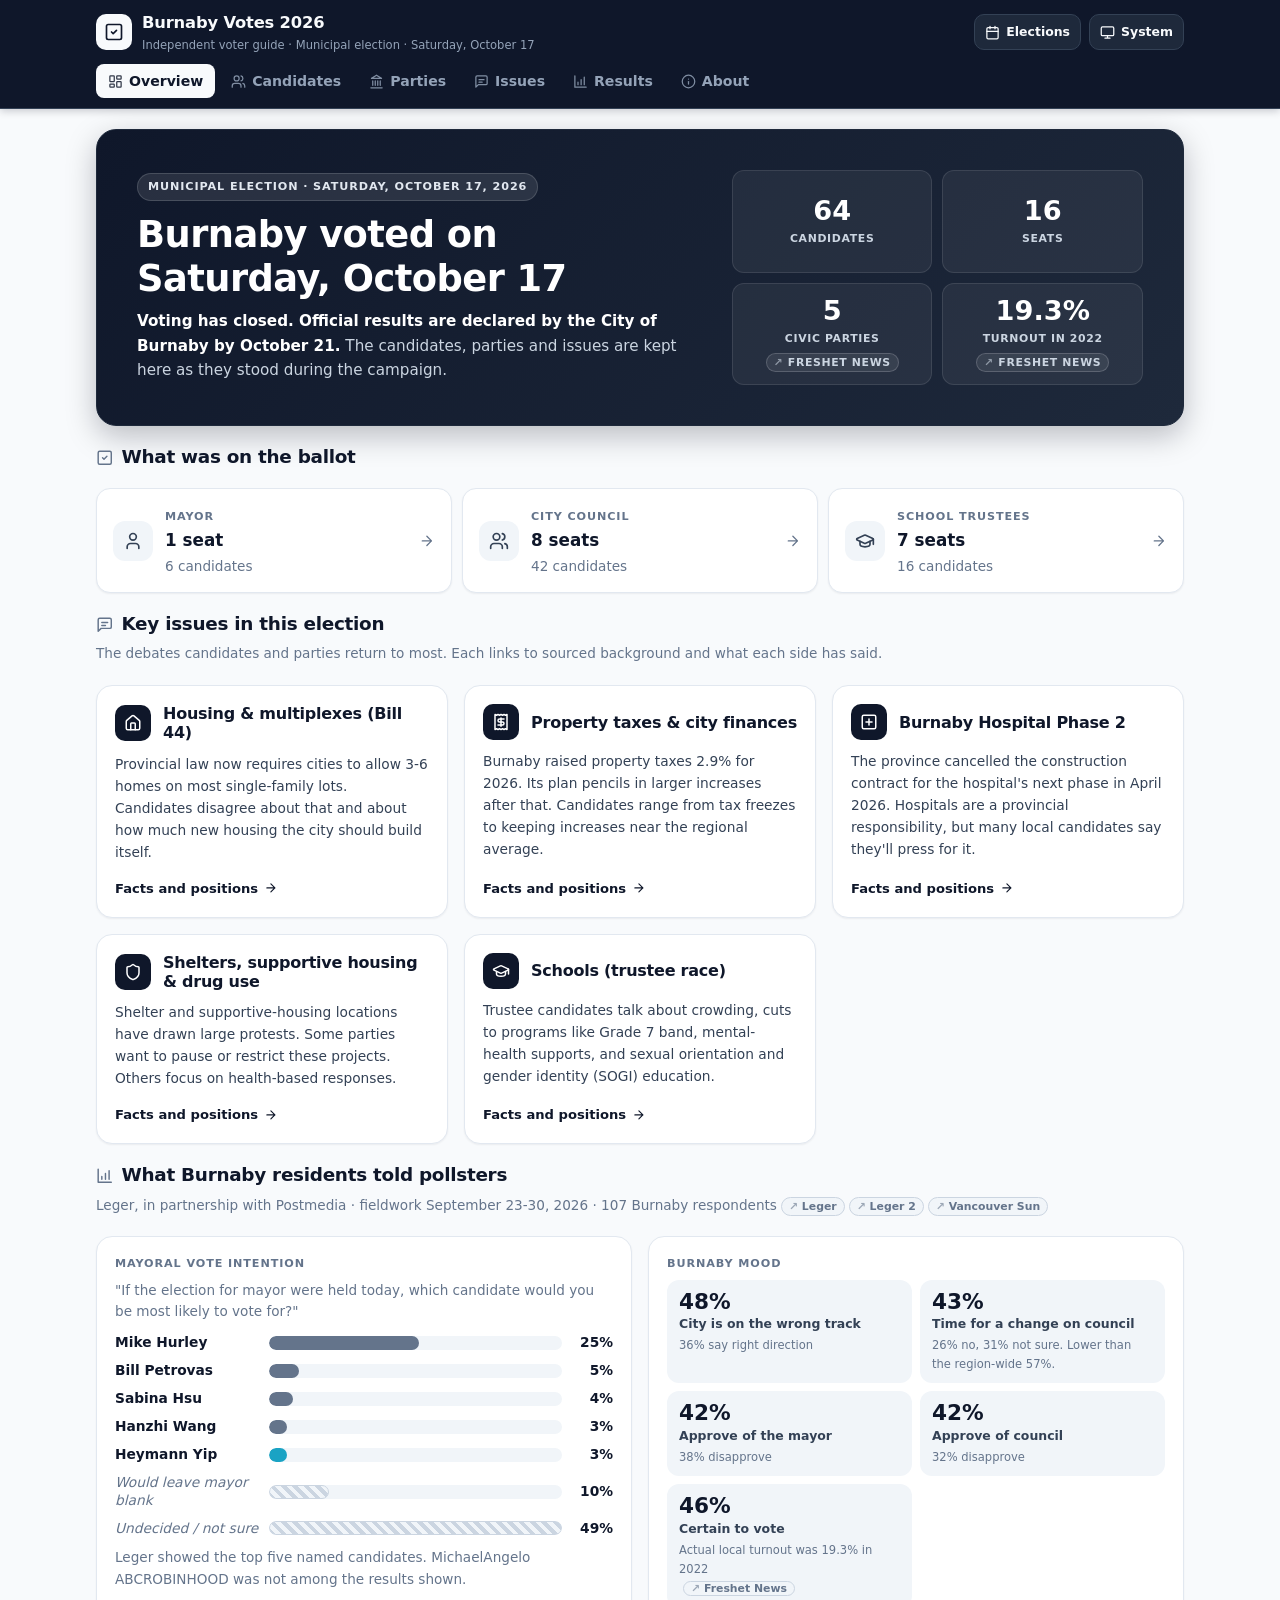
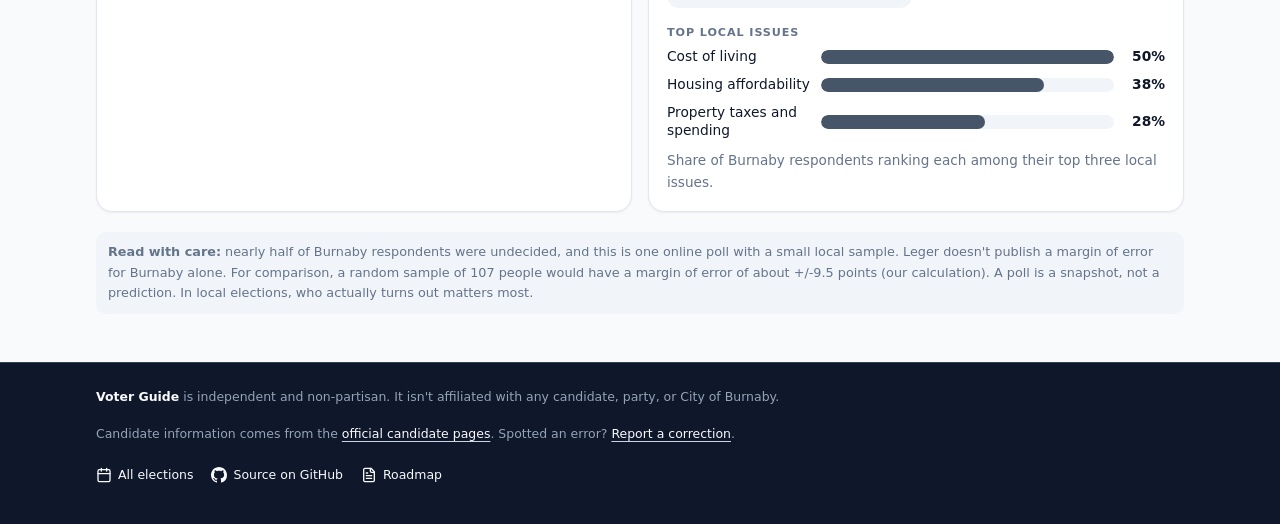
==== commit 79be42fd: "Add the 2026 BC provincial election (Burnaby ridings) - Voting info from Elections BC's mailed Voter" ====
--- a/index.html
+++ b/index.html
@@ -6,6 +6,17 @@
   <title>Voter Guide</title>
   <meta name="description" content="An independent, plain-language, sourced voter guide: every candidate in their own words, party platforms side by side, and results after voting day.">
   <meta name="theme-color" content="#0f172a">
+  <!-- Link previews (messages, social). Defaults to the current election. -->
+  <meta property="og:type" content="website">
+  <meta property="og:site_name" content="Voter Guide">
+  <meta property="og:title" content="Burnaby Votes 2026 - Independent voter guide">
+  <meta property="og:description" content="Every candidate for Burnaby's October 17 election in their own words, party platforms side by side, and sources for everything. No endorsements, no tracking.">
+  <meta property="og:url" content="https://tommydoeseverything.github.io/voting-guide/">
+  <meta property="og:image" content="https://tommydoeseverything.github.io/voting-guide/assets/og.png">
+  <meta property="og:image:width" content="1200">
+  <meta property="og:image:height" content="630">
+  <meta property="og:image:alt" content="Burnaby Votes 2026: every candidate, in their own words.">
+  <meta name="twitter:card" content="summary_large_image">
   <link rel="icon" href="data:image/svg+xml,<svg xmlns='http://www.w3.org/2000/svg' viewBox='0 0 100 100'><rect width='100' height='100' rx='22' fill='%230f172a'/><text x='50' y='66' font-family='Arial,sans-serif' font-size='44' font-weight='700' fill='white' text-anchor='middle'>BV</text></svg>">
   <link rel="stylesheet" href="assets/css/style.css">
   <script>
@@ -106,8 +117,8 @@
 
   <footer class="foot">
     <div class="foot-inner">
-      <p><strong>Voter Guide</strong> is independent and non-partisan. It isn't affiliated with any candidate, party, or the <span id="foot-authority">local election office</span>.</p>
-      <p>Candidate statements are reproduced from the <a id="foot-profiles" href="#elections">official candidate profiles</a>. Spotted an error? <a href="#about">Report a correction</a>.</p>
+      <p><strong>Voter Guide</strong> is independent and non-partisan. It isn't affiliated with any candidate, party, or <span id="foot-authority">the local election office</span>.</p>
+      <p>Candidate information comes from the <a id="foot-profiles" href="#elections">official candidate pages</a>. Spotted an error? <a href="#about">Report a correction</a>.</p>
       <p class="foot-links">
         <a href="#elections"><svg class="i" aria-hidden="true"><use href="#i-calendar"/></svg>All elections</a>
         <a href="https://github.com/TommyDoesEverything/voting-guide" target="_blank" rel="noopener"><svg class="i" aria-hidden="true"><use href="#i-github"/></svg>Source on GitHub</a>
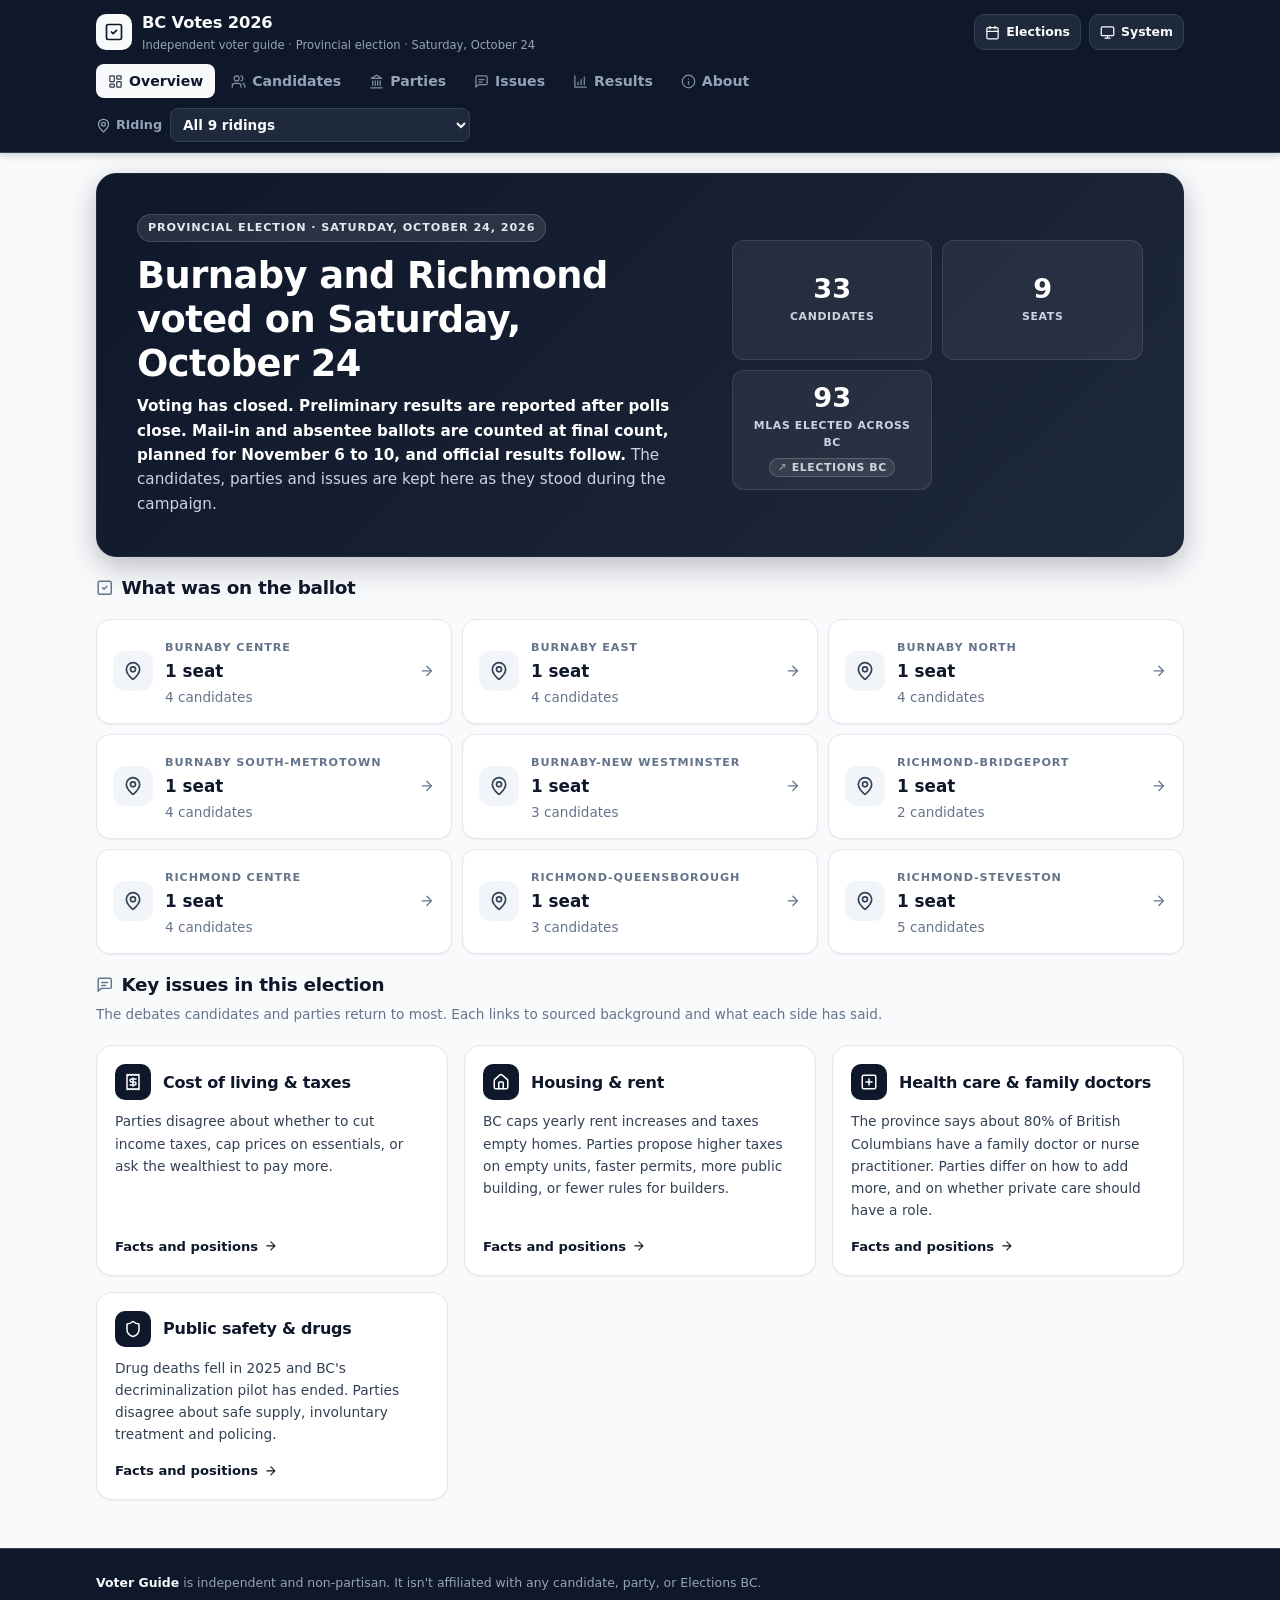
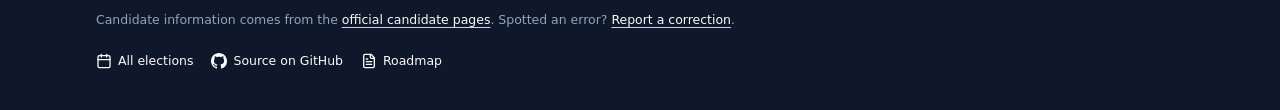
==== commit 8605f79b: "Add a riding switcher that filters the guide to your riding - A riding bar in the header (elections " ====
--- a/index.html
+++ b/index.html
@@ -95,6 +95,7 @@
       </nav>
       <button type="button" class="scroll-cue cue-right" tabindex="-1" aria-hidden="true">›</button>
     </div>
+    <div class="scope-bar" id="scope-bar" hidden></div>
   </header>
 
   <main id="main" tabindex="-1">
--- a/assets/css/style.css
+++ b/assets/css/style.css
@@ -159,6 +159,22 @@
 }
 .tabs a:hover { color: var(--bar-text); background: var(--bar-raised); }
 .tabs a[aria-current="page"] { background: var(--bar-text); color: var(--bar); }
+/* Riding switcher (elections where each voter is in one riding) */
+.scope-bar { max-width: 1120px; margin: 0 auto; padding: 0 var(--gutter) 10px; display: flex; align-items: center; gap: 8px; }
+.scope-bar[hidden] { display: none; }
+.scope-label { display: inline-flex; align-items: center; gap: 5px; color: var(--bar-muted); font-size: .8rem; font-weight: 700; flex: none; }
+.scope-label .i { width: 15px; height: 15px; }
+@media (max-width: 420px) { .scope-word { position: absolute; width: 1px; height: 1px; overflow: hidden; clip: rect(0 0 0 0); white-space: nowrap; } }
+.scope-bar select {
+  flex: 0 1 300px; min-width: 0; height: 34px; padding: 0 8px; border-radius: 8px; font-size: .85rem; font-weight: 600;
+  background: var(--bar-raised); color: var(--bar-text); border: 1px solid var(--bar-line);
+}
+.scope-toggle {
+  flex: none; height: 34px; padding: 0 12px; border-radius: 8px; cursor: pointer; font-size: .8rem; font-weight: 700;
+  background: transparent; color: var(--bar-text); border: 1px solid var(--bar-line);
+}
+.scope-toggle:hover { background: var(--bar-raised); }
+html.has-scope { scroll-padding-top: 176px; }
 .pill { display: inline-block; min-width: 1.35em; padding: 0 .4em; border-radius: 999px; background: var(--pick); color: #2b2100; font-size: .72rem; font-weight: 800; text-align: center; line-height: 1.5; }
 
 @media (min-width: 900px) {
@@ -302,6 +318,9 @@
 .filters-card { display: grid; gap: 12px; }
 .seg { display: grid; grid-template-columns: repeat(3, 1fr); gap: 4px; background: var(--surface-2); border-radius: 12px; padding: 4px; }
 .seg button { min-height: var(--tap); border: 0; border-radius: 9px; background: transparent; cursor: pointer; font-weight: 700; font-size: .86rem; line-height: 1.15; padding: 4px; color: var(--text-2); }
+/* Many races (ridings): two columns on phones, so long names aren't split mid-word. */
+.seg.many { grid-template-columns: repeat(auto-fill, minmax(140px, 1fr)); }
+.seg.many button { overflow-wrap: normal; padding: 6px 4px; }
 .seg button span { display: block; font-size: .7rem; font-weight: 600; color: var(--muted); }
 .seg button[aria-pressed="true"] { background: var(--btn); color: var(--btn-text); }
 .seg button[aria-pressed="true"] span { color: inherit; opacity: .75; }
@@ -312,6 +331,24 @@
   width: 100%; min-height: var(--tap); padding: 0 12px; border: 1px solid var(--line-strong); border-radius: 12px;
   background: var(--surface-2); font-size: .9rem;
 }
+.office-card { display: grid; gap: 10px; }
+.office-q { display: flex; align-items: center; gap: 8px; font-weight: 800; }
+.office-card select {
+  width: 100%; min-height: var(--tap); padding: 0 12px; border: 1px solid var(--line-strong); border-radius: 12px;
+  background: var(--surface-2); font-size: .95rem;
+}
+.office-card p { margin: 0; }
+.office-card h2.office-q { margin: 0; font-size: 1rem; }
+.finder { display: grid; gap: 8px; justify-items: start; padding-bottom: 12px; border-bottom: 1px solid var(--line); }
+.finder .label { margin: 0; }
+.finder-row { display: flex; gap: 8px; width: 100%; }
+.finder-row input {
+  flex: 1; min-width: 0; min-height: var(--tap); padding: 0 12px; border: 1px solid var(--line-strong); border-radius: 12px;
+  background: var(--surface-2); color: var(--text); font-size: 1rem;
+}
+.finder-row .btn { min-height: var(--tap); }
+.finder-out:empty { display: none; }
+.finder-out .i { width: 15px; height: 15px; vertical-align: -2px; }
 .race-bar { display: flex; justify-content: space-between; align-items: center; gap: 8px; flex-wrap: wrap; font-size: .88rem; }
 .count { font-size: .75rem; font-weight: 700; padding: 3px 10px; border-radius: 8px; background: var(--surface-2); border: 1px solid var(--line); color: var(--text-2); }
 .count.full { background: var(--pick-soft); color: var(--pick-text); border-color: var(--pick); }
@@ -509,6 +546,8 @@
 .party-counts b { display: block; font-size: 1.35rem; font-weight: 900; line-height: 1.1; }
 .party-counts span { display: block; font-size: .66rem; font-weight: 700; text-transform: uppercase; letter-spacing: .06em; color: var(--muted); margin-top: 2px; }
 .party-counts .none b { color: var(--muted); font-weight: 600; }
+.party-where { display: flex; gap: 6px; align-items: baseline; margin: 4px 0 8px; font-size: .85rem; color: var(--text-2); }
+.party-where .i { flex: none; width: 14px; height: 14px; position: relative; top: 2px; }
 .party-context { list-style: none; padding: 0; margin: 0 0 14px; font-size: .8rem; color: var(--muted); }
 .party-context li { margin: 0 0 4px; padding-left: 10px; border-left: 2px solid var(--line-strong); }
 .party .says { font-size: .86rem; }
@@ -518,25 +557,28 @@
 
 /* Comparison table: real table on wide screens, one card per topic on phones. */
 .compare-card h2 { margin-bottom: .3rem; }
-.compare-scroll { margin-top: 12px; }
-.compare { width: 100%; border-collapse: collapse; font-size: .8rem; line-height: 1.45; }
+/* Sideways scroll when the parties don't fit; the topic column stays put. */
+.compare-wrap { position: relative; margin-top: 12px; }
+.compare-scroll { overflow-x: auto; overscroll-behavior-x: contain; }
+.compare-wrap::after {
+  content: ""; position: absolute; top: 0; right: 0; bottom: 0; width: 48px; pointer-events: none;
+  background: linear-gradient(90deg, transparent, var(--surface)); opacity: 0; transition: opacity .2s;
+}
+.compare-wrap.more::after { opacity: 1; }
+.cue-side { right: 4px; top: 40px; background: var(--surface); color: var(--text); border: 1px solid var(--line-strong); box-shadow: 0 2px 8px rgba(15, 23, 42, .15); }
+.compare { --first: 7.5rem; --col: 13rem; width: 100%; min-width: calc(var(--first) + var(--cols, 5) * var(--col)); table-layout: fixed; border-collapse: separate; border-spacing: 0; font-size: .8rem; line-height: 1.45; }
+@media (min-width: 900px) { .compare { --first: 8rem; --col: 9.5rem; } }
+.compare .src { margin-left: 0; max-width: 100%; }
+.compare .src a { max-width: 100%; white-space: normal; overflow-wrap: anywhere; border-radius: 8px; }
+.compare thead th:first-child, .compare tbody th { position: sticky; left: 0; z-index: 1; width: var(--first); background: var(--surface); box-shadow: 1px 0 0 var(--line); }
 .compare th, .compare td { text-align: left; vertical-align: top; padding: 10px; border-top: 1px solid var(--line); }
 .compare thead th { border-top: 0; font-size: .7rem; text-transform: uppercase; letter-spacing: .06em; color: var(--muted); }
 .compare thead a, .compare tbody th a { color: var(--text); font-weight: 800; text-decoration: none; }
-.compare tbody th { width: 12%; font-size: .82rem; }
+.compare tbody th { font-size: .82rem; }
 .compare tbody th a:hover, .compare thead a:hover { text-decoration: underline; }
-.compare td { width: 17.6%; color: var(--text-2); }
+.compare td { color: var(--text-2); }
 .compare .na { color: var(--muted); font-style: italic; }
 .compare tbody tr:nth-child(odd) td, .compare tbody tr:nth-child(odd) th { background: var(--surface-2); }
-@media (max-width: 899px) {
-  .compare, .compare tbody, .compare tr, .compare td, .compare tbody th { display: block; width: auto; }
-  .compare thead { display: none; }
-  .compare tbody tr { border: 1px solid var(--line); border-radius: 12px; margin-bottom: 10px; overflow: hidden; }
-  .compare tbody tr:nth-child(odd) td, .compare tbody tr:nth-child(odd) th { background: none; }
-  .compare tbody th { background: var(--surface-2) !important; border-top: 0; font-size: .9rem; }
-  .compare td { display: grid; grid-template-columns: 6.5rem minmax(0, 1fr); gap: 10px; }
-  .compare td::before { content: attr(data-label); font-weight: 800; color: var(--text); }
-}
 .kv dd .muted { font-weight: 500; }
 
 /* ---------- Party colours (vars injected from data: --pc brand, --pc-ink text) ---------- */
@@ -556,10 +598,6 @@
 .compare thead th:first-child { border-bottom-color: var(--line); }
 .ballot li .party-dot { background: var(--pc); }
 .positions .who.party-text { display: flex; align-items: center; }
-@media (max-width: 899px) {
-  .compare td { border-left: 4px solid var(--pc); }
-  .compare td::before { color: var(--pc-ink); }
-}
 /* Party-coloured names that link to the party or the candidate. */
 .party-link { color: var(--pc-ink); font-weight: 700; text-decoration: underline; text-decoration-color: color-mix(in srgb, var(--pc) 45%, transparent); text-underline-offset: 3px; }
 .party-link:hover { text-decoration-color: var(--pc); }
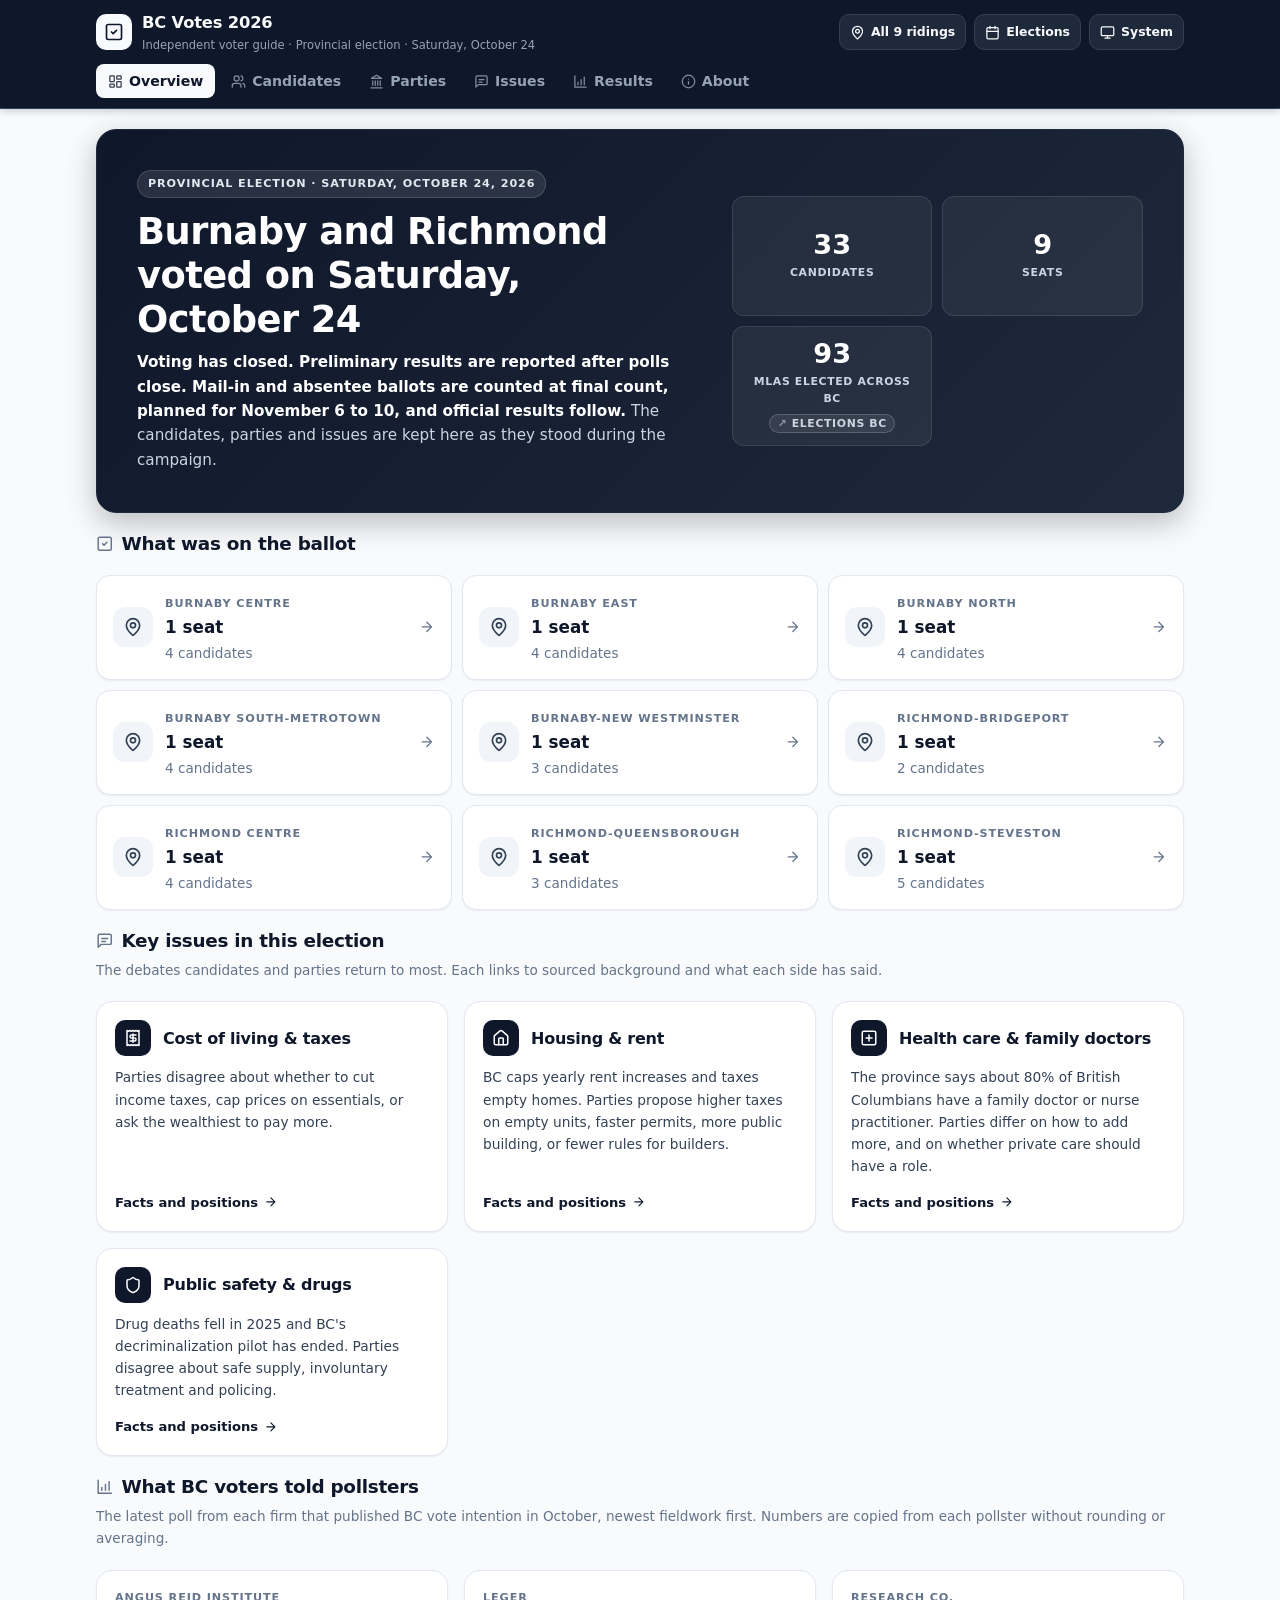
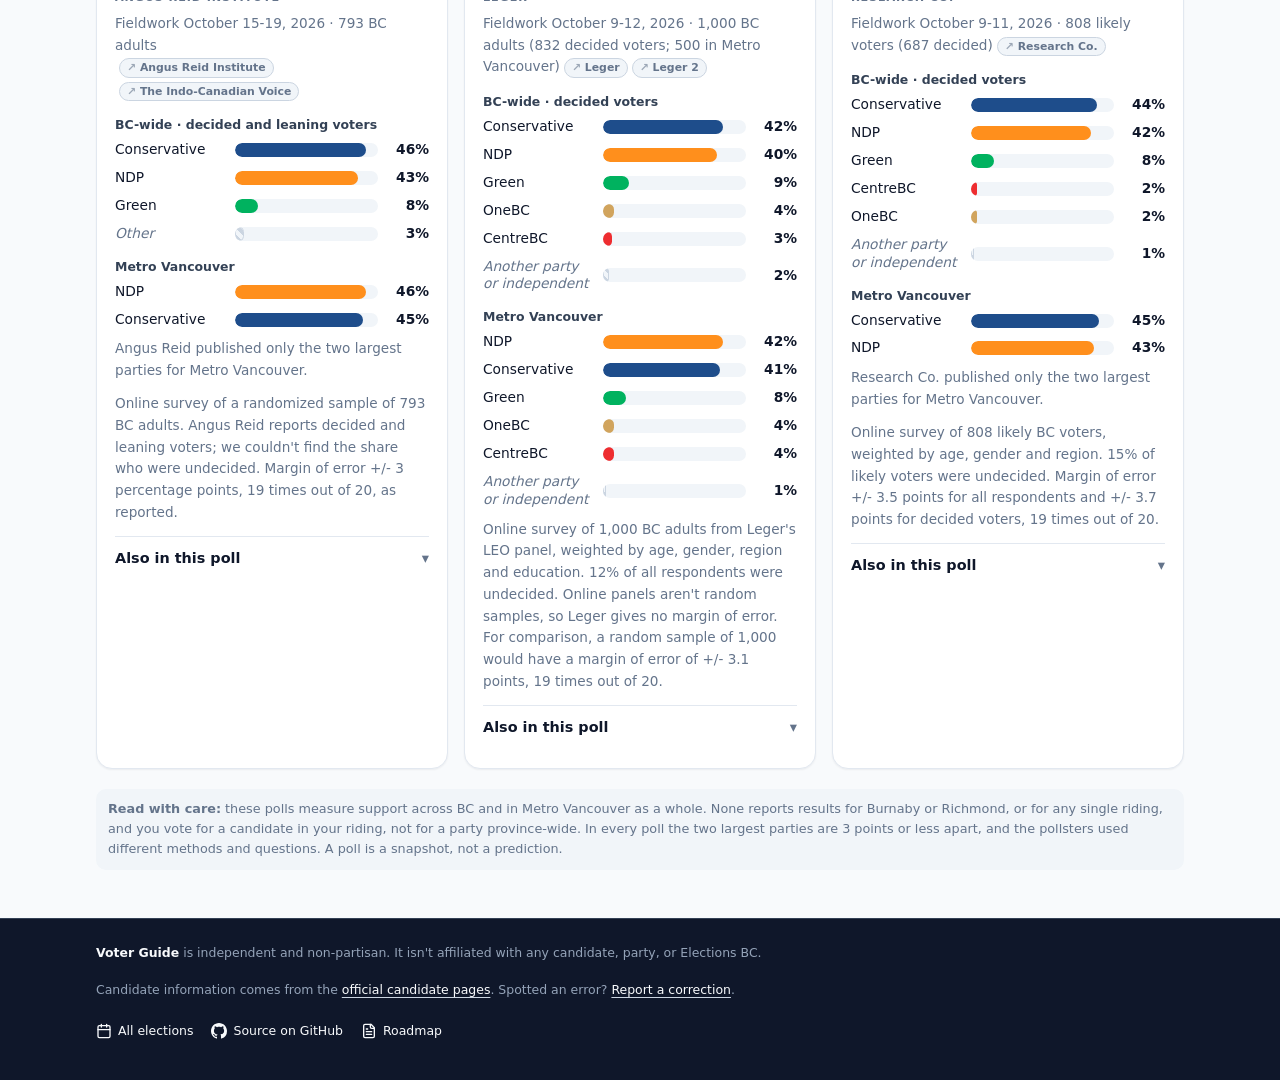
==== commit 25f7586f: "Add BC polls, fill platform gaps, and move the riding switcher into a popup - Add province-wide poll" ====
--- a/index.html
+++ b/index.html
@@ -64,6 +64,7 @@
     <symbol id="i-calendar" viewBox="0 0 24 24"><rect x="3" y="4" width="18" height="18" rx="2"/><path d="M16 2v4M8 2v4M3 10h18"/></symbol>
     <symbol id="i-github" viewBox="0 0 16 16"><path fill="currentColor" stroke="none" d="M8 0C3.58 0 0 3.58 0 8c0 3.54 2.29 6.53 5.47 7.59.4.07.55-.17.55-.38 0-.19-.01-.82-.01-1.49-2.01.37-2.53-.49-2.69-.94-.09-.23-.48-.94-.82-1.13-.28-.15-.68-.52-.01-.53.63-.01 1.08.58 1.23.82.72 1.21 1.87.87 2.33.66.07-.52.28-.87.51-1.07-1.78-.2-3.64-.89-3.64-3.95 0-.87.31-1.59.82-2.15-.08-.2-.36-1.02.08-2.12 0 0 .67-.21 2.2.82.64-.18 1.32-.27 2-.27.68 0 1.36.09 2 .27 1.53-1.04 2.2-.82 2.2-.82.44 1.1.16 1.92.08 2.12.51.56.82 1.27.82 2.15 0 3.07-1.87 3.75-3.65 3.95.29.25.54.73.54 1.48 0 1.07-.01 1.93-.01 2.2 0 .21.15.46.55.38A8.013 8.013 0 0 0 16 8c0-4.42-3.58-8-8-8z"/></symbol>
     <symbol id="i-arrow" viewBox="0 0 24 24"><path d="M5 12h14M12 5l7 7-7 7"/></symbol>
+    <symbol id="i-chevron" viewBox="0 0 24 24"><path d="m6 9 6 6 6-6"/></symbol>
   </svg>
   <a class="skip" href="#main">Skip to content</a>
 
@@ -77,6 +78,7 @@
         </span>
       </a>
       <div class="top-actions">
+        <button class="theme-btn scope-btn" id="scope-btn" type="button" aria-haspopup="dialog" hidden></button>
         <a class="theme-btn" href="#elections" aria-label="All elections"><svg class="i" aria-hidden="true"><use href="#i-calendar"/></svg><span class="lbl">Elections</span></a>
         <button class="theme-btn" id="theme-btn" type="button" aria-label="Switch colour theme">
           <svg class="i" aria-hidden="true"><use id="theme-icon" href="#i-monitor"/></svg><span class="lbl" id="theme-label">System</span>
@@ -95,7 +97,6 @@
       </nav>
       <button type="button" class="scroll-cue cue-right" tabindex="-1" aria-hidden="true">›</button>
     </div>
-    <div class="scope-bar" id="scope-bar" hidden></div>
   </header>
 
   <main id="main" tabindex="-1">
@@ -115,6 +116,7 @@
   </main>
 
   <dialog class="profile" id="profile" aria-labelledby="pf-name"></dialog>
+  <dialog class="profile scope-dlg" id="scope-dlg" aria-labelledby="scope-dlg-title"></dialog>
 
   <footer class="foot">
     <div class="foot-inner">
--- a/assets/css/style.css
+++ b/assets/css/style.css
@@ -160,21 +160,25 @@
 .tabs a:hover { color: var(--bar-text); background: var(--bar-raised); }
 .tabs a[aria-current="page"] { background: var(--bar-text); color: var(--bar); }
 /* Riding switcher (elections where each voter is in one riding) */
-.scope-bar { max-width: 1120px; margin: 0 auto; padding: 0 var(--gutter) 10px; display: flex; align-items: center; gap: 8px; }
-.scope-bar[hidden] { display: none; }
-.scope-label { display: inline-flex; align-items: center; gap: 5px; color: var(--bar-muted); font-size: .8rem; font-weight: 700; flex: none; }
-.scope-label .i { width: 15px; height: 15px; }
-@media (max-width: 420px) { .scope-word { position: absolute; width: 1px; height: 1px; overflow: hidden; clip: rect(0 0 0 0); white-space: nowrap; } }
-.scope-bar select {
-  flex: 0 1 300px; min-width: 0; height: 34px; padding: 0 8px; border-radius: 8px; font-size: .85rem; font-weight: 600;
-  background: var(--bar-raised); color: var(--bar-text); border: 1px solid var(--bar-line);
-}
-.scope-toggle {
-  flex: none; height: 34px; padding: 0 12px; border-radius: 8px; cursor: pointer; font-size: .8rem; font-weight: 700;
-  background: transparent; color: var(--bar-text); border: 1px solid var(--bar-line);
-}
-.scope-toggle:hover { background: var(--bar-raised); }
-html.has-scope { scroll-padding-top: 176px; }
+/* Riding button: a header button like the others; opens the riding popup. */
+.scope-btn[hidden] { display: none; }
+.scope-btn .lbl { max-width: 190px; overflow: hidden; text-overflow: ellipsis; white-space: nowrap; }
+.scope-ico { position: relative; display: inline-flex; }
+.scope-dot { position: absolute; top: -3px; right: -4px; width: 8px; height: 8px; border-radius: 50%; background: var(--pick); box-shadow: 0 0 0 2px var(--bar-raised); }
+dialog.scope-dlg { width: min(480px, 100%); }
+.scope-dlg h2 { margin: 6px 0 0; font-size: 1.1rem; }
+.scope-list { list-style: none; margin: 12px 0 16px; padding: 0; display: grid; gap: 6px; }
+.scope-opt {
+  width: 100%; min-height: var(--tap); padding: 8px 12px; border-radius: 12px; cursor: pointer; text-align: left;
+  display: flex; align-items: center; justify-content: space-between; gap: 10px;
+  background: var(--surface); color: var(--text); border: 1px solid var(--line); font: inherit;
+}
+.scope-opt:hover { border-color: var(--line-strong); background: var(--surface-2); }
+.scope-opt strong { display: block; font-size: .93rem; }
+.scope-opt small { display: block; font-size: .76rem; color: var(--muted); }
+.scope-opt[aria-pressed="true"] { border-color: var(--text); box-shadow: inset 0 0 0 1px var(--text); }
+.scope-opt .i { width: 18px; height: 18px; flex: none; }
+.scope-finder { margin-bottom: 12px; }
 .pill { display: inline-block; min-width: 1.35em; padding: 0 .4em; border-radius: 999px; background: var(--pick); color: #2b2100; font-size: .72rem; font-weight: 800; text-align: center; line-height: 1.5; }
 
 @media (min-width: 900px) {
@@ -307,6 +311,8 @@
 .bar-row.other .bar-fill { background: repeating-linear-gradient(45deg, var(--chart-soft), var(--chart-soft) 4px, transparent 4px, transparent 8px); border: 1px solid var(--chart-soft); }
 .bar-row.other .nm { color: var(--muted); font-style: italic; }
 .bar-row .pct { text-align: right; font-weight: 800; font-variant-numeric: tabular-nums; }
+.poll-card .poll-sub { margin: 14px 0 0; font-size: .78rem; font-weight: 700; color: var(--text-2); }
+.poll-card .bar-row { grid-template-columns: minmax(0, 8em) 1fr 3em; }
 .caveat { font-size: .8rem; color: var(--muted); background: var(--surface-2); border-radius: var(--radius-sm); padding: 10px 12px; margin-top: 12px; }
 .snap { display: grid; grid-template-columns: 1fr 1fr; gap: 8px; }
 .snap div { background: var(--surface-2); border-radius: 12px; padding: 10px 12px; }
